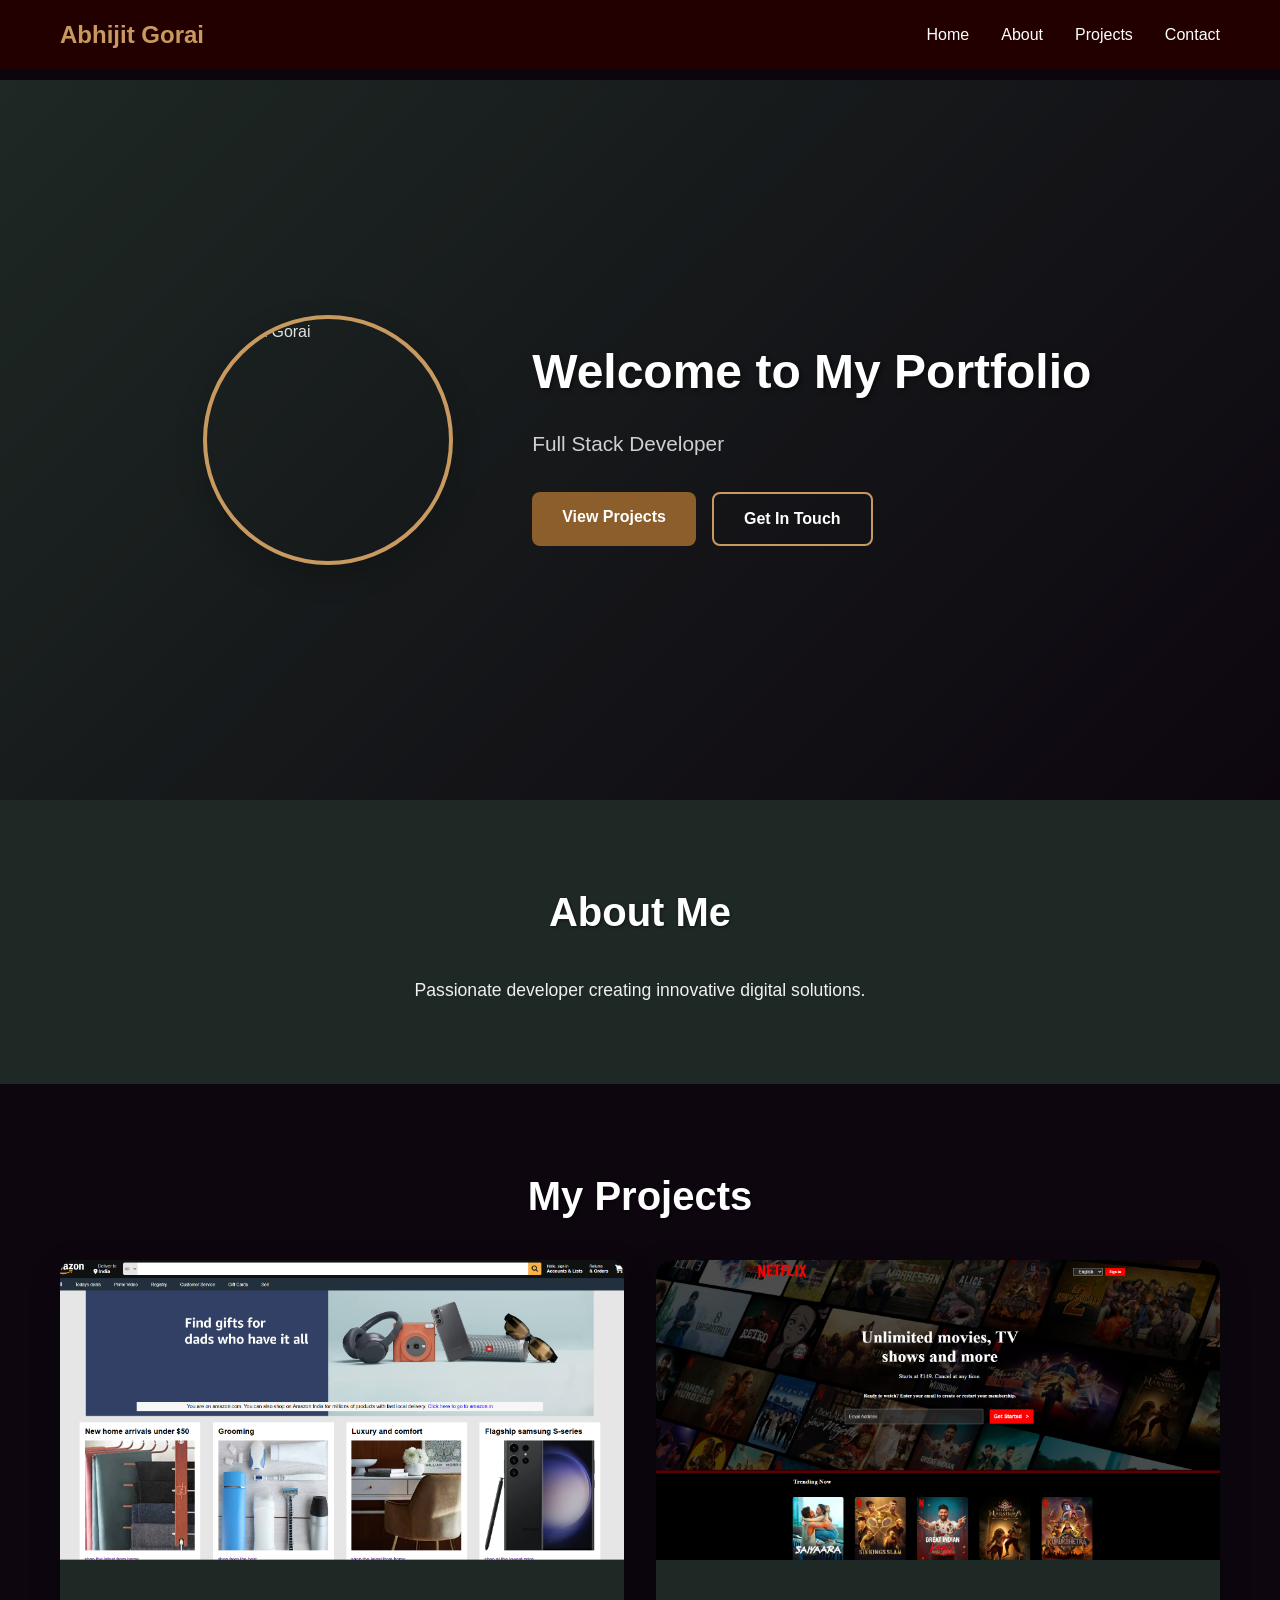
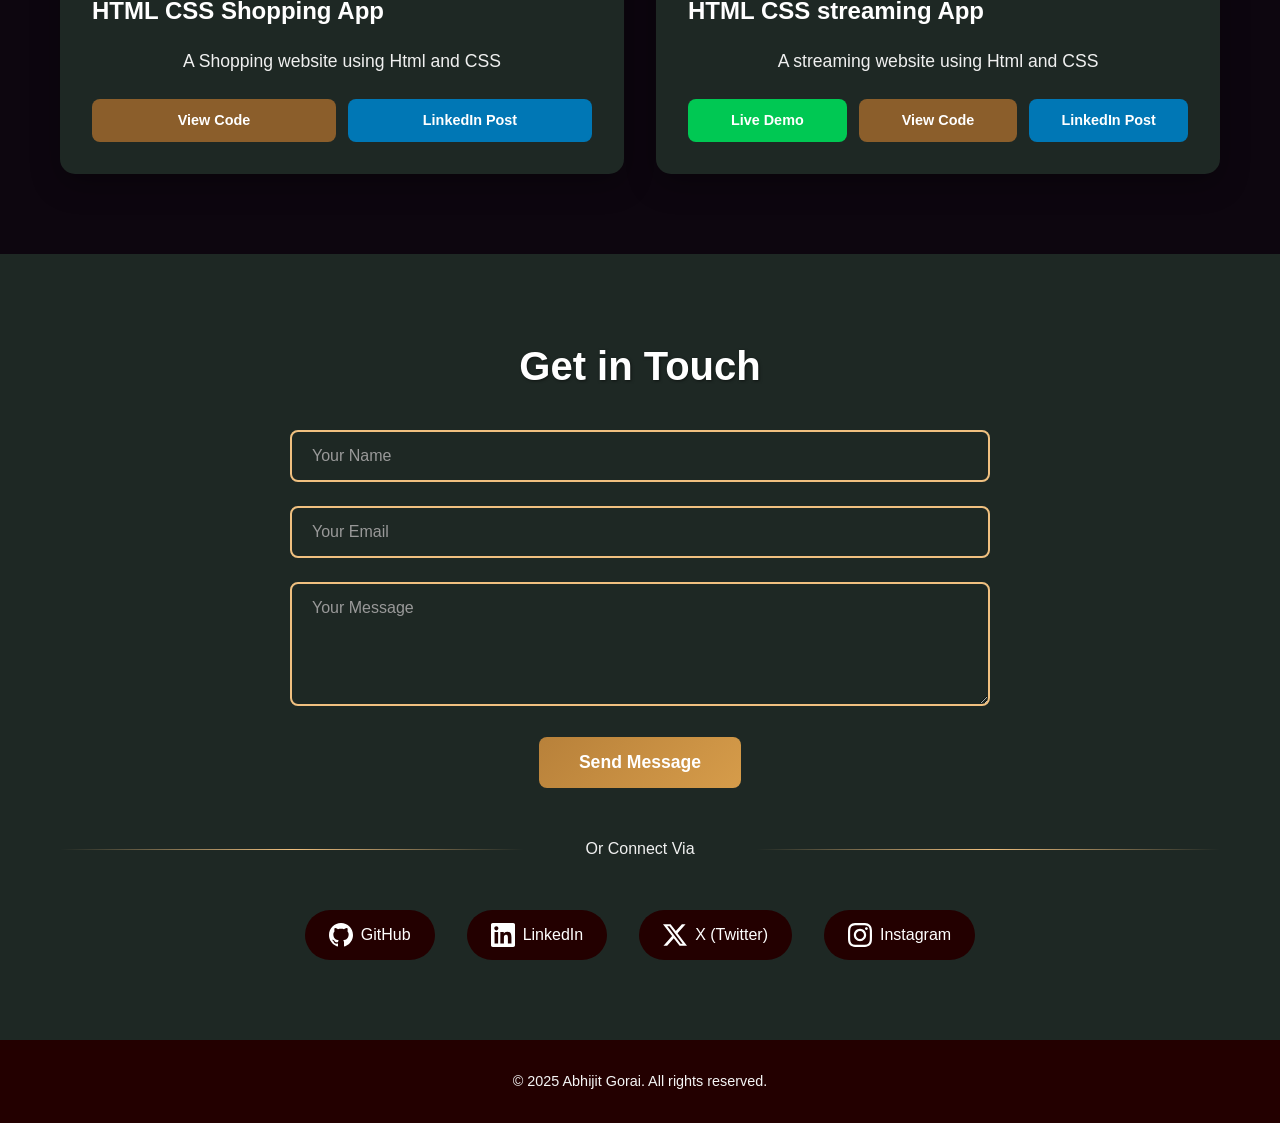
==== index.html @ 4048d5ed "added meta-tag" ====
<!DOCTYPE html>
<html lang="en">
  <head>
    <meta charset="UTF-8" />
    <meta name="viewport" content="width=device-width, initial-scale=1.0" />
    <title>Abhijit Gorai - Portfolio</title>
    <meta name="google-site-verification" content="X0WOWoXpcC5BfUu3qs-3rbl--YVYTITxQtuFh7NATPQ" />
    <link rel="stylesheet" href="style.css" />
  </head>
  <body>
    <header class="header">
      <div class="nav-container">
        <div class="logo">
          <h2>Abhijit Gorai</h2>
        </div>
        <nav class="nav-menu">
          <ul>
            <li><a href="#home">Home</a></li>
            <li><a href="#about">About</a></li>
            <li><a href="#projects">Projects</a></li>
            <li><a href="#contact">Contact</a></li>
          </ul>
        </nav>
        <div class="hamburger">
          <span class="bar"></span>
          <span class="bar"></span>
          <span class="bar"></span>
        </div>
      </div>
    </header>

    <main>
      <section id="home" class="hero-section">
        <div class="hero-container">
          <div class="profile-image">
            <img
              src="https://pbs.twimg.com/profile_images/1963176553912877056/nG5jHaJs.jpg"
              alt="Abhijit Gorai"
              class="profilepic"
            />
          </div>
          <div class="hero-content">
            <h1>Welcome to My Portfolio</h1>
            <p class="hero-subtitle">Full Stack Developer</p>
            <div class="cta-buttons">
              <a href="#projects" class="btn btn-primary">View Projects</a>
              <a href="#contact" class="btn btn-secondary">Get In Touch</a>
            </div>
          </div>
        </div>
      </section>

      <section id="about" class="about-section">
        <div class="container">
          <h2>About Me</h2>
          <p>Passionate developer creating innovative digital solutions.</p>
        </div>
      </section>

      <section id="projects" class="projects-section">
        <div class="container">
          <h2>My Projects</h2>
          <div class="projects-container">
            <!-- Projects will be dynamically loaded here by projects-loader.js -->
          </div>
        </div>
      </section>

      <section id="contact" class="contact-section">
        <div class="container">
          <h2>Get in Touch</h2>

          <!-- Custom Contact Form -->
          <div class="contact-content">
            <form
              class="contact-form"
              id="contactForm"
              target="hidden_iframe"
              onsubmit="submitted=true;"
            >
              <div class="form-group">
                <input
                  type="text"
                  name="entry.1364987536"
                  id="name"
                  placeholder="Your Name"
                  required
                  class="form-input"
                />
              </div>

              <div class="form-group">
                <input
                  type="email"
                  name="entry.752302815"
                  id="email"
                  placeholder="Your Email"
                  required
                  class="form-input"
                />
              </div>

              <div class="form-group">
                <textarea
                  name="entry.1753974906"
                  id="message"
                  placeholder="Your Message"
                  rows="5"
                  required
                  class="form-input"
                ></textarea>
              </div>

              <button type="submit" class="btn btn-submit">Send Message</button>
            </form>
            <iframe
              name="hidden_iframe"
              id="hidden_iframe"
              style="display: none"
            ></iframe>
          </div>

          <div class="divider">
            <span>Or Connect Via</span>
          </div>

          <div class="social-links">
            <a
              href="https://github.com/userabhijit"
              target="_blank"
              class="social-link"
            >
              <svg
                width="24"
                height="24"
                viewBox="0 0 24 24"
                fill="currentColor"
              >
                <path
                  d="M12 0c-6.626 0-12 5.373-12 12 0 5.302 3.438 9.8 8.207 11.387.599.111.793-.261.793-.577v-2.234c-3.338.726-4.033-1.416-4.033-1.416-.546-1.387-1.333-1.756-1.333-1.756-1.089-.745.083-.729.083-.729 1.205.084 1.839 1.237 1.839 1.237 1.07 1.834 2.807 1.304 3.492.997.107-.775.418-1.305.762-1.604-2.665-.305-5.467-1.334-5.467-5.931 0-1.311.469-2.381 1.236-3.221-.124-.303-.535-1.524.117-3.176 0 0 1.008-.322 3.301 1.23.957-.266 1.983-.399 3.003-.404 1.02.005 2.047.138 3.006.404 2.291-1.552 3.297-1.23 3.297-1.23.653 1.653.242 2.874.118 3.176.77.84 1.235 1.911 1.235 3.221 0 4.609-2.807 5.624-5.479 5.921.43.372.823 1.102.823 2.222v3.293c0 .319.192.694.801.576 4.765-1.589 8.199-6.086 8.199-11.386 0-6.627-5.373-12-12-12z"
                />
              </svg>
              GitHub
            </a>
            <a
              href="https://www.linkedin.com/in/goraiabhijit/"
              target="_blank"
              class="social-link"
            >
              <svg
                width="24"
                height="24"
                viewBox="0 0 24 24"
                fill="currentColor"
              >
                <path
                  d="M20.447 20.452h-3.554v-5.569c0-1.328-.027-3.037-1.852-3.037-1.853 0-2.136 1.445-2.136 2.939v5.667H9.351V9h3.414v1.561h.046c.477-.9 1.637-1.85 3.37-1.85 3.601 0 4.267 2.37 4.267 5.455v6.286zM5.337 7.433c-1.144 0-2.063-.926-2.063-2.065 0-1.138.92-2.063 2.063-2.063 1.14 0 2.064.925 2.064 2.063 0 1.139-.925 2.065-2.064 2.065zm1.782 13.019H3.555V9h3.564v11.452zM22.225 0H1.771C.792 0 0 .774 0 1.729v20.542C0 23.227.792 24 1.771 24h20.451C23.2 24 24 23.227 24 22.271V1.729C24 .774 23.2 0 22.222 0h.003z"
                />
              </svg>
              LinkedIn
            </a>
            <a
              href="https://x.com/gorai_abhijit_/"
              target="_blank"
              class="social-link"
            >
              <svg
                width="24"
                height="24"
                viewBox="0 0 24 24"
                fill="currentColor"
              >
                <path
                  d="M18.901 1.153h3.68l-8.04 9.19L24 22.846h-7.406l-5.8-7.584-6.638 7.584H.474l8.6-9.83L0 1.154h7.594l5.243 6.932ZM17.61 20.644h2.039L6.486 3.24H4.298Z"
                />
              </svg>
              X (Twitter)
            </a>
            <a
              href="https://www.instagram.com/gorai_abhijit_/"
              target="_blank"
              class="social-link"
            >
              <svg
                width="24"
                height="24"
                viewBox="0 0 24 24"
                fill="currentColor"
              >
                <path
                  d="M12 2.163c3.204 0 3.584.012 4.85.07 3.252.148 4.771 1.691 4.919 4.919.058 1.265.069 1.645.069 4.849 0 3.205-.012 3.584-.069 4.849-.149 3.225-1.664 4.771-4.919 4.919-1.266.058-1.644.07-4.85.07-3.204 0-3.584-.012-4.849-.07-3.26-.149-4.771-1.699-4.919-4.92-.058-1.265-.07-1.644-.07-4.849 0-3.204.013-3.583.07-4.849.149-3.227 1.664-4.771 4.919-4.919 1.266-.057 1.645-.069 4.849-.069zm0-2.163c-3.259 0-3.667.014-4.947.072-4.358.2-6.78 2.618-6.98 6.98-.059 1.281-.073 1.689-.073 4.948 0 3.259.014 3.668.072 4.948.2 4.358 2.618 6.78 6.98 6.98 1.281.058 1.689.072 4.948.072 3.259 0 3.668-.014 4.948-.072 4.354-.2 6.782-2.618 6.979-6.98.059-1.28.073-1.689.073-4.948 0-3.259-.014-3.667-.072-4.947-.196-4.354-2.617-6.78-6.979-6.98-1.281-.059-1.69-.073-4.949-.073zm0 5.838c-3.403 0-6.162 2.759-6.162 6.162s2.759 6.163 6.162 6.163 6.162-2.759 6.162-6.163c0-3.403-2.759-6.162-6.162-6.162zm0 10.162c-2.209 0-4-1.79-4-4 0-2.209 1.791-4 4-4s4 1.791 4 4c0 2.21-1.791 4-4 4zm6.406-11.845c-.796 0-1.441.645-1.441 1.44s.645 1.44 1.441 1.44c.795 0 1.439-.645 1.439-1.44s-.644-1.44-1.439-1.44z"
                />
              </svg>
              Instagram
            </a>
          </div>
        </div>
      </section>
    </main>

    <footer class="footer">
      <div class="container">
        <p>&copy; 2025 Abhijit Gorai. All rights reserved.</p>
      </div>
    </footer>

    <script src="projects-loader.js"></script>
    <script src="script.js"></script>
  </body>
</html>
---- style.css ----
/* Color Palette Variables */
:root {
    --dark-purple: #0d060f;
    --dark-green: #1e2824;
    --brown: #b3cc43;
    --gray: #766b65;
    --dark-red: #230000;
}

/* Reset and Base Styles */
* {
    margin: 0;
    padding: 0;
    box-sizing: border-box;
}

body {
    font-family: 'Segoe UI', Tahoma, Geneva, Verdana, sans-serif;
    line-height: 1.6;
    color: #e0e0e0;
    background-color: var(--dark-purple);
    overflow-x: hidden;
}

.container {
    max-width: 1200px;
    margin: 0 auto;
    padding: 0 20px;
}

/* Header and Navigation */
.header {
    background-color: var(--dark-red);
    color: white;
    padding: 1rem 0;
    position: fixed;
    width: 100%;
    top: 0;
    z-index: 1000;
    box-shadow: 0 2px 10px rgba(0,0,0,0.1);
}

.nav-container {
    max-width: 1200px;
    margin: 0 auto;
    padding: 0 20px;
    display: flex;
    justify-content: space-between;
    align-items: center;
}

.logo h2 {
    color: #c99a5f;
    font-size: 1.5rem;
    font-weight: 600;
}

.nav-menu ul {
    display: flex;
    list-style: none;
    gap: 2rem;
}

.nav-menu a {
    color: white;
    text-decoration: none;
    font-weight: 500;
    transition: color 0.3s ease;
}

.nav-menu a:hover {
    color: #c99a5f;
}

/* Hamburger Menu */
.hamburger {
    display: none;
    flex-direction: column;
    cursor: pointer;
}

.hamburger .bar {
    width: 25px;
    height: 3px;
    background-color: #c99a5f;
    margin: 3px 0;
    transition: 0.3s;
}

.hamburger.active .bar:nth-child(2) {
    opacity: 0;
}

.hamburger.active .bar:nth-child(1) {
    transform: translateY(8px) rotate(45deg);
}

.hamburger.active .bar:nth-child(3) {
    transform: translateY(-8px) rotate(-45deg);
}

/* Main Content */
main {
    margin-top: 80px;
}

/* Hero Section */
.hero-section {
    background: linear-gradient(135deg, var(--dark-green) 0%, var(--dark-purple) 100%);
    padding: 100px 0;
    min-height: 80vh;
    display: flex;
    align-items: center;
}

.hero-container {
    max-width: 1200px;
    margin: 0 auto;
    padding: 0 20px;
    display: grid;
    grid-template-columns: 1fr 2fr;
    gap: 4rem;
    align-items: center;
}

.profile-image {
    display: flex;
    justify-content: center;
}

.profilepic {
    width: 250px;
    height: 250px;
    object-fit: cover;
    border-radius: 50%;
    border: 4px solid #c99a5f;
    box-shadow: 0 10px 30px rgba(0,0,0,0.2);
    transition: transform 0.3s ease;
    display: block;
}

.profilepic:hover {
    transform: scale(1.05);
}

.hero-content h1 {
    font-size: 3rem;
    color: #ffffff;
    margin-bottom: 1rem;
    font-weight: 700;
    text-shadow: 2px 2px 4px rgba(0,0,0,0.5);
}

.hero-subtitle {
    font-size: 1.3rem;
    color: #d0d0d0;
    margin-bottom: 2rem;
    font-weight: 300;
}

.cta-buttons {
    display: flex;
    gap: 1rem;
}

.btn {
    padding: 12px 30px;
    text-decoration: none;
    border-radius: 8px;
    font-weight: 600;
    text-align: center;
    transition: all 0.3s ease;
    border: none;
    cursor: pointer;
    display: inline-block;
}

.btn:hover {
    box-shadow: 0 0 10px #ffeb3b, 0 0 15px #ffeb3b;
    transform: translateY(-2px);
}

.btn-primary {
    background-color: #8b5e2b;
    color: #ffffff;
}

.btn-primary:hover {
    background-color: #a37035;
}

.btn-secondary {
    background-color: transparent;
    color: #ffffff;
    border: 2px solid #c99a5f;
}

.btn-secondary:hover {
    background-color: #8b5e2b;
    color: #ffffff;
}

/* Live Demo Button - Green */
.btn-demo {
    background-color: #00c853;
    color: #ffffff;
    border: none;
}

.btn-demo:hover {
    background-color: #00e676;
}

/* Section Styles */
.about-section, .projects-section, .contact-section {
    padding: 80px 0;
}

.about-section {
    background-color: var(--dark-green);
}

.projects-section {
    background-color: var(--dark-purple);
}

.contact-section {
    background-color: var(--dark-green);
}

.about-section h2, .projects-section h2, .contact-section h2 {
    font-size: 2.5rem;
    text-align: center;
    margin-bottom: 2rem;
    color: #ffffff;
    text-shadow: 1px 1px 3px rgba(0,0,0,0.5);
}

.about-section p, .projects-section p {
    text-align: center;
    font-size: 1.1rem;
    max-width: 600px;
    margin: 0 auto;
    color: #f0f0f0;
}

/* Projects Section */
.projects-container {
    display: grid;
    grid-template-columns: repeat(auto-fit, minmax(450px, 1fr));
    gap: 2rem;
    max-width: 1200px;
    margin: 0 auto;
}

.project-card {
    background-color: var(--dark-green);
    border-radius: 15px;
    overflow: hidden;
    box-shadow: 0 10px 30px rgba(0,0,0,0.3);
    transition: transform 0.3s ease, box-shadow 0.3s ease;
    display: flex;
    flex-direction: column;
}

.project-card:hover {
    transform: translateY(-10px);
    box-shadow: 0 20px 50px rgba(0,0,0,0.4);
}

.project-image {
    width: 100%;
    height: 300px;
    overflow: hidden;
    background-color: var(--dark-purple);
}

.project-image img,
.project-image video {
    width: 100%;
    height: 100%;
    object-fit: cover;
    transition: transform 0.3s ease;
}

.project-card:hover .project-image img,
.project-card:hover .project-image video {
    transform: scale(1.1);
}

.project-content {
    padding: 2rem;
    flex-grow: 1;
    display: flex;
    flex-direction: column;
}

.project-card h3 {
    color: #ffffff;
    margin-bottom: 1rem;
    font-size: 1.5rem;
    font-weight: 600;
}

.project-card p {
    color: #f0f0f0;
    margin-bottom: 1.5rem;
    line-height: 1.6;
    flex-grow: 1;
}

.project-links {
    display: flex;
    gap: 0.75rem;
    flex-wrap: wrap;
    margin-top: auto;
}

.project-links .btn {
    flex: 1;
    min-width: 120px;
    text-align: center;
    padding: 10px 20px;
    font-size: 0.9rem;
}

.btn-linkedin {
    background-color: #0077b5;
    color: white;
    border: none;
}

.btn-linkedin:hover {
    background-color: #005885;
}

/* Contact Form */
.contact-content {
    max-width: 700px;
    margin: 0 auto 3rem;
}

.google-form {
    border: none;
    border-radius: 10px;
    box-shadow: 0 10px 30px rgba(0,0,0,0.3);
    background-color: white;
}

.contact-form {
    display: flex;
    flex-direction: column;
    gap: 1.5rem;
}

.form-group {
    width: 100%;
}

.form-input {
    width: 100%;
    padding: 15px 20px;
    background-color: transparent;
    border: 2px solid #f0c080;
    border-radius: 8px;
    color: #f5f5f5;
    font-size: 1rem;
    font-family: 'Segoe UI', Tahoma, Geneva, Verdana, sans-serif;
    transition: all 0.3s ease;
    outline: none;
}

.form-input::placeholder {
    color: #999;
}

.form-input:focus {
    border-color: #b8813a;
    background-color: rgba(240, 192, 128, 0.05);
    box-shadow: 0 0 0 3px rgba(240, 192, 128, 0.1);
}

.form-input:valid {
    border-color: #00ff88;
}

textarea.form-input {
    resize: vertical;
    min-height: 120px;
}

.btn-submit {
    background: linear-gradient(135deg, #b8813a 0%, #d69c4a 100%);
    color: #ffffff;
    font-weight: 600;
    padding: 15px 40px;
    font-size: 1.1rem;
    cursor: pointer;
    align-self: center;
}

.btn-submit:hover {
    background: linear-gradient(135deg, #d69c4a 0%, #f0c080 100%);
    transform: translateY(-2px);
    box-shadow: 0 8px 20px rgba(184, 129, 58, 0.3);
}

.divider {
    text-align: center;
    margin: 3rem 0;
    position: relative;
}

.divider::before,
.divider::after {
    content: '';
    position: absolute;
    top: 50%;
    width: 40%;
    height: 1px;
    background: linear-gradient(to right, transparent, #f0c080, transparent);
}

.divider::before {
    left: 0;
}

.divider::after {
    right: 0;
}

.divider span {
    background-color: var(--dark-green);
    padding: 0 1rem;
    color: #f0f0f0;
    font-size: 1rem;
    font-weight: 500;
}

/* Social Links */
.social-links {
    display: flex;
    justify-content: center;
    gap: 2rem;
    flex-wrap: wrap;
}

.social-link {
    display: flex;
    align-items: center;
    gap: 0.5rem;
    padding: 12px 24px;
    background-color: var(--dark-red);
    color: #ffffff;
    text-decoration: none;
    border-radius: 25px;
    transition: all 0.3s ease;
    font-weight: 500;
}

.social-link:hover {
    background-color: #b8813a;
    color: #ffffff;
    transform: translateY(-3px);
    box-shadow: 0 5px 15px rgba(0,0,0,0.2);
}

/* Footer */
.footer {
    background-color: var(--dark-red);
    color: #f5f5f5;
    text-align: center;
    padding: 30px 0;
}

.footer p {
    margin: 0;
    font-size: 0.9rem;
}

/* Responsive Design */
@media (max-width: 768px) {
    .hamburger {
        display: flex;
    }

    .nav-menu {
        position: fixed;
        left: -100%;
        top: 80px;
        flex-direction: column;
        background-color: var(--dark-red);
        width: 100%;
        text-align: center;
        transition: 0.3s;
        box-shadow: 0 10px 27px rgba(0,0,0,0.05);
        padding: 2rem 0;
    }

    .nav-menu.active {
        left: 0;
    }

    .nav-menu ul {
        flex-direction: column;
        gap: 1rem;
    }

    .hero-container {
        grid-template-columns: 1fr;
        text-align: center;
        gap: 2rem;
    }

    .hero-content h1 {
        font-size: 2.2rem;
    }

    .profilepic {
        width: 200px;
        height: 200px;
    }

    .cta-buttons {
        justify-content: center;
        flex-wrap: wrap;
    }

    .projects-container {
        grid-template-columns: 1fr;
    }

    .project-image {
        height: 250px;
    }

    .project-links {
        flex-direction: column;
    }

    .project-links .btn {
        width: 100%;
    }

    .contact-content {
        padding: 0 1rem;
    }

    .form-input {
        padding: 12px 16px;
        font-size: 0.95rem;
    }

    .btn-submit {
        width: 100%;
        padding: 12px 30px;
    }

    .divider::before,
    .divider::after {
        width: 35%;
    }

    .social-links {
        gap: 1rem;
    }

    .social-link {
        padding: 10px 20px;
        font-size: 0.9rem;
    }
}

@media (max-width: 480px) {
    .hero-content h1 {
        font-size: 1.8rem;
    }

    .hero-subtitle {
        font-size: 1.1rem;
    }

    .profilepic {
        width: 150px;
        height: 150px;
    }

    .about-section h2, .projects-section h2, .contact-section h2 {
        font-size: 2rem;
    }
}

/* Smooth Scrolling */
html {
    scroll-behavior: smooth;
}
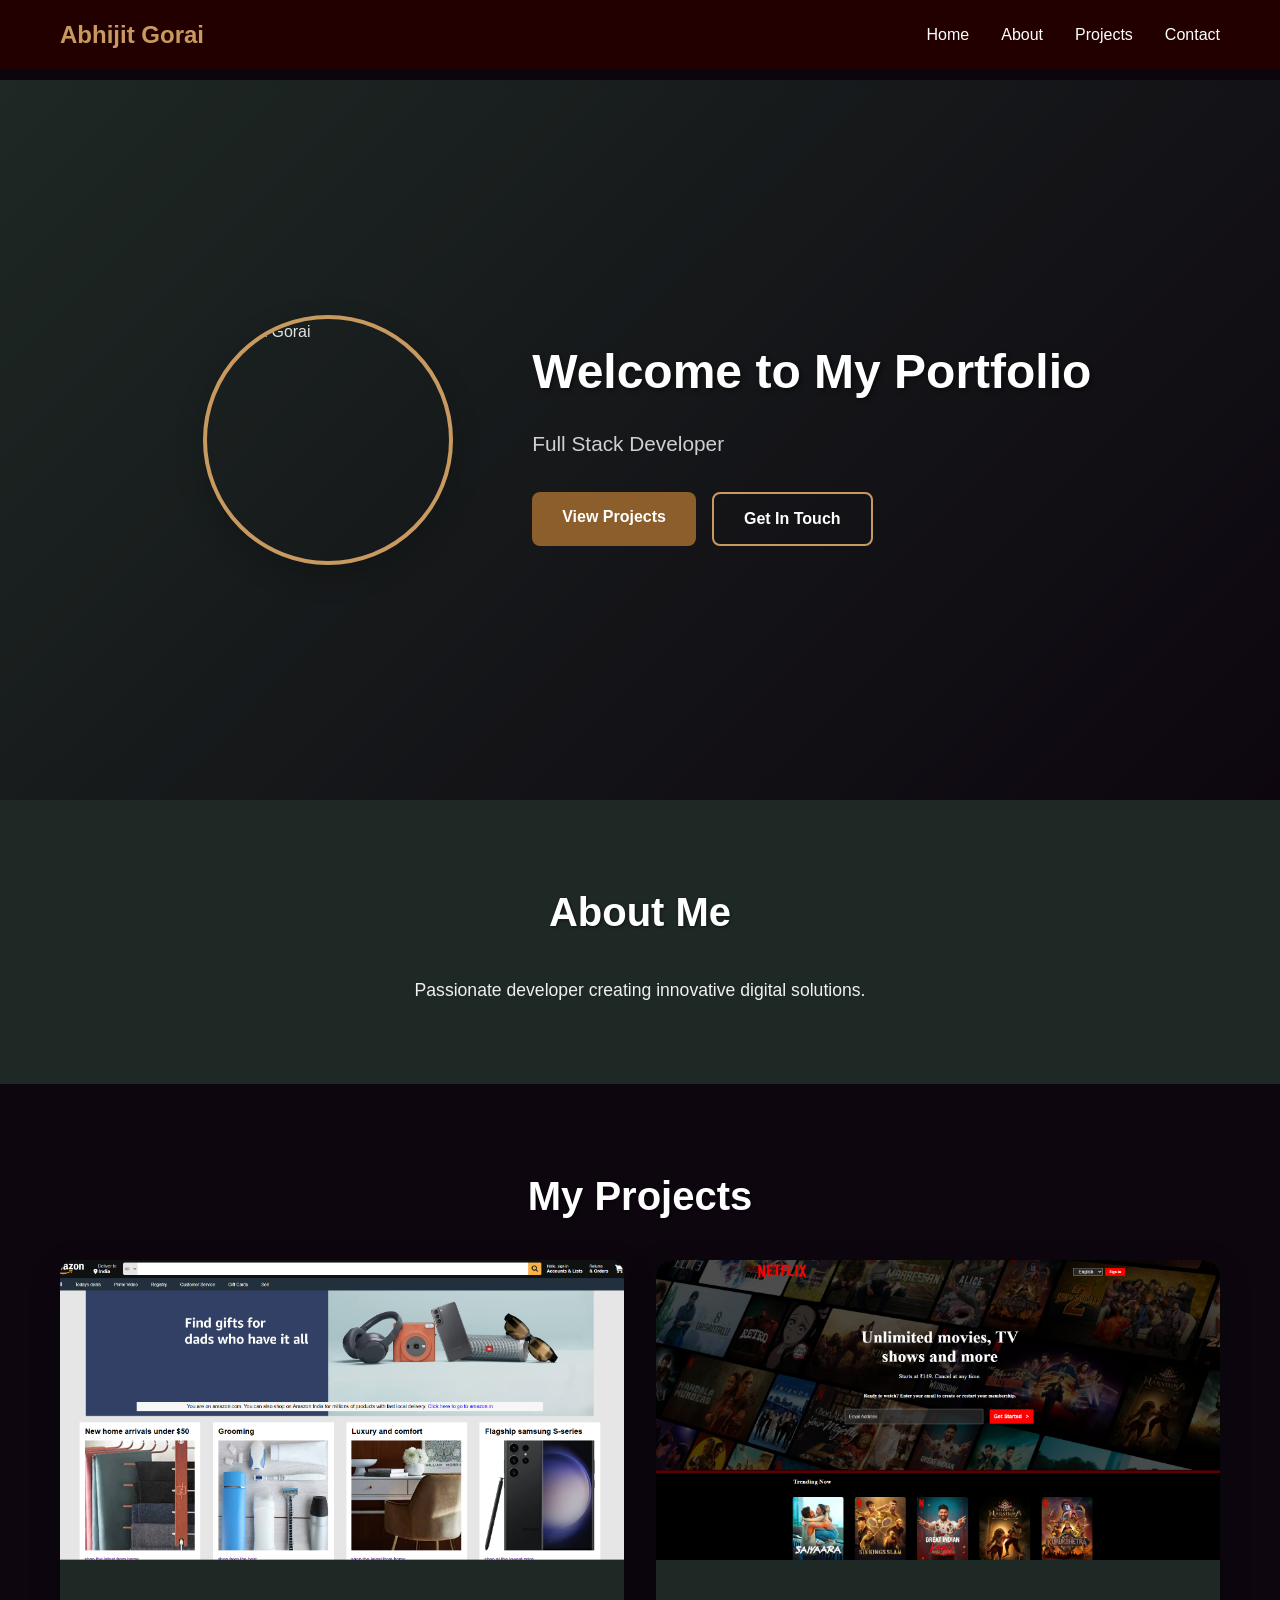
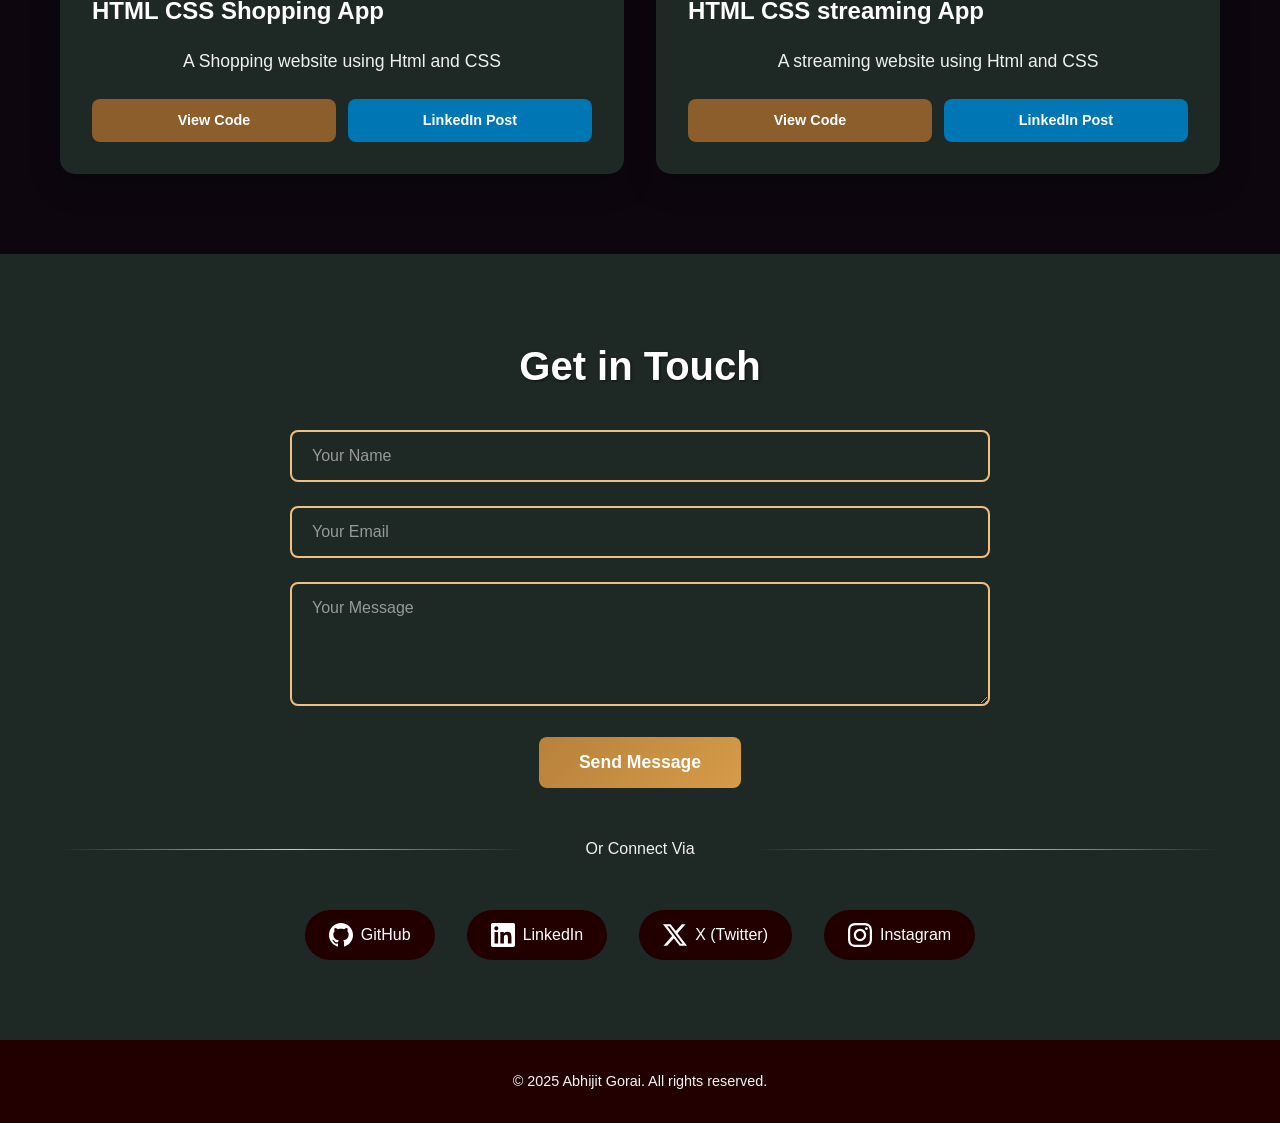
==== commit 4466fea8: "added meta tag description" ====
--- a/index.html
+++ b/index.html
@@ -3,6 +3,7 @@
   <head>
     <meta charset="UTF-8" />
     <meta name="viewport" content="width=device-width, initial-scale=1.0" />
+    <meta name='description' content='Abhijit is a web-developer . Explore my portfolio to see my work .'>
     <title>Abhijit Gorai - Portfolio</title>
     <meta name="google-site-verification" content="X0WOWoXpcC5BfUu3qs-3rbl--YVYTITxQtuFh7NATPQ" />
     <link rel="stylesheet" href="style.css" />
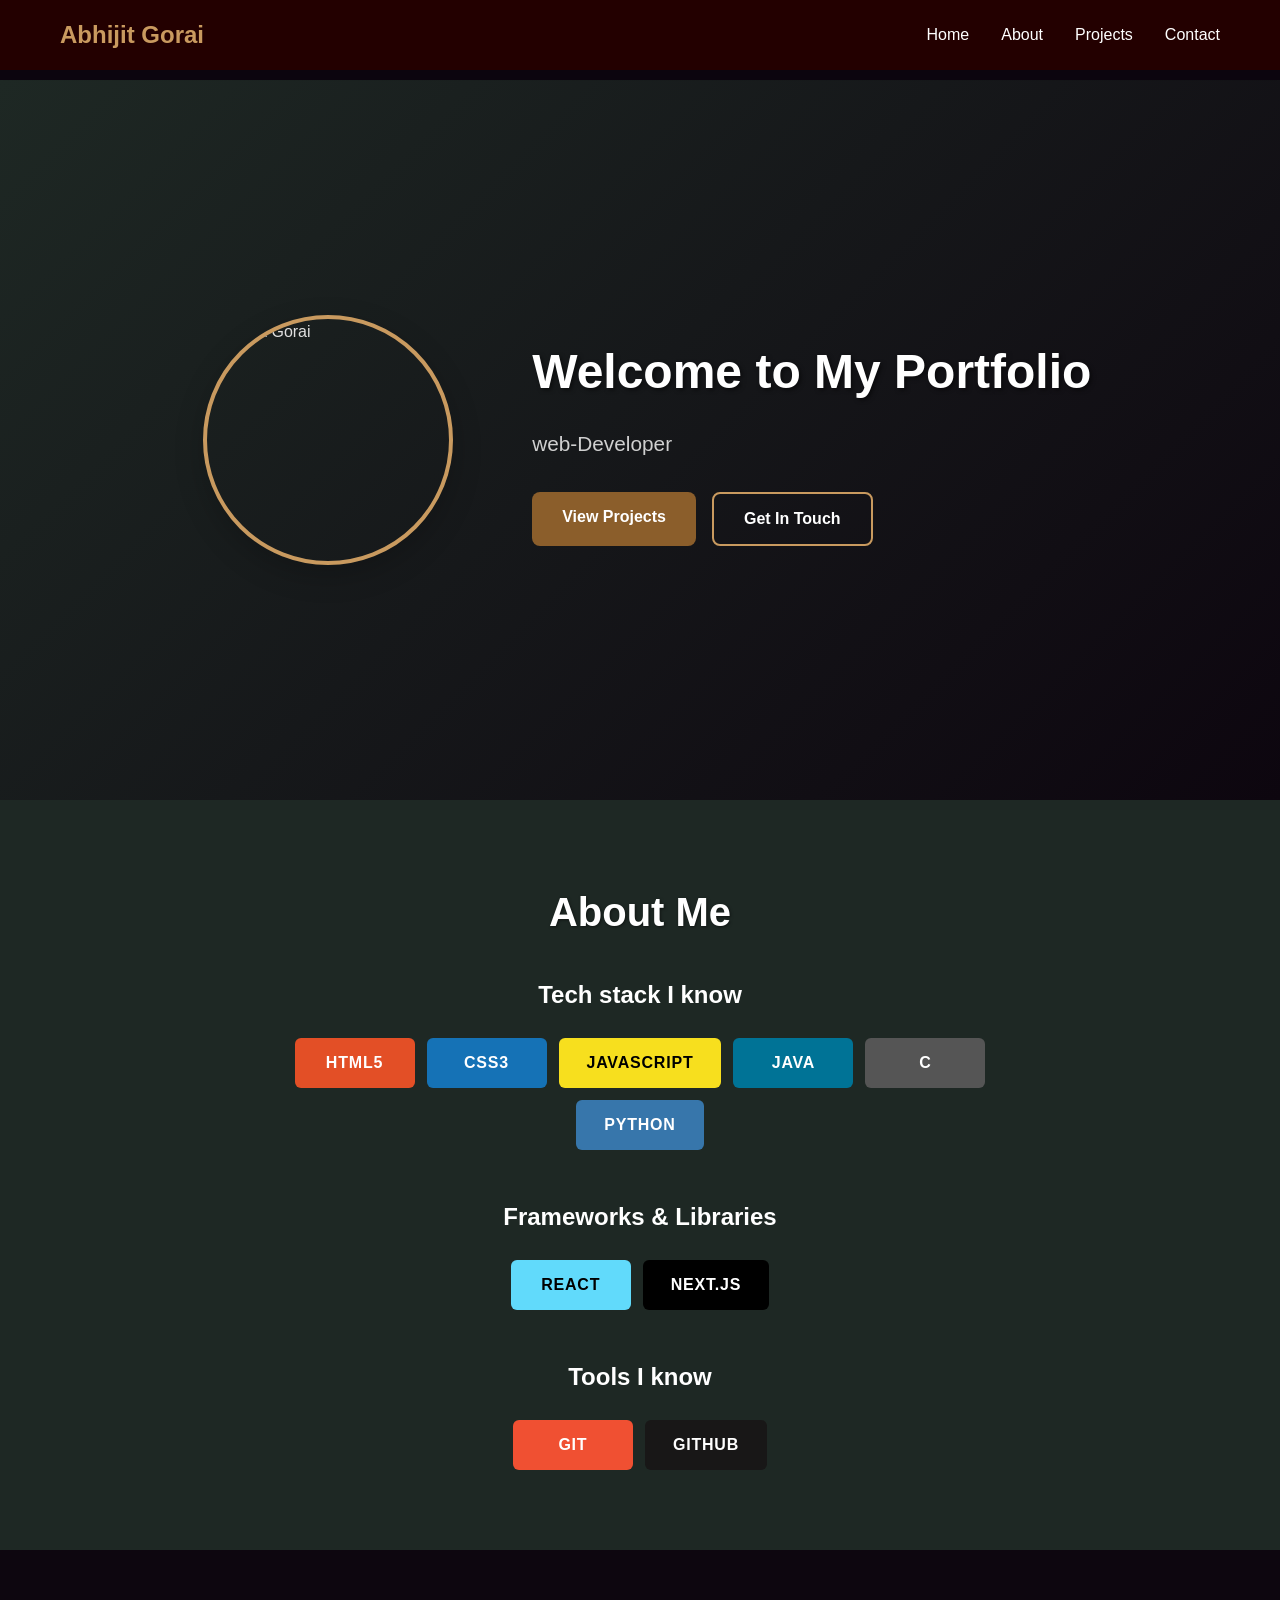
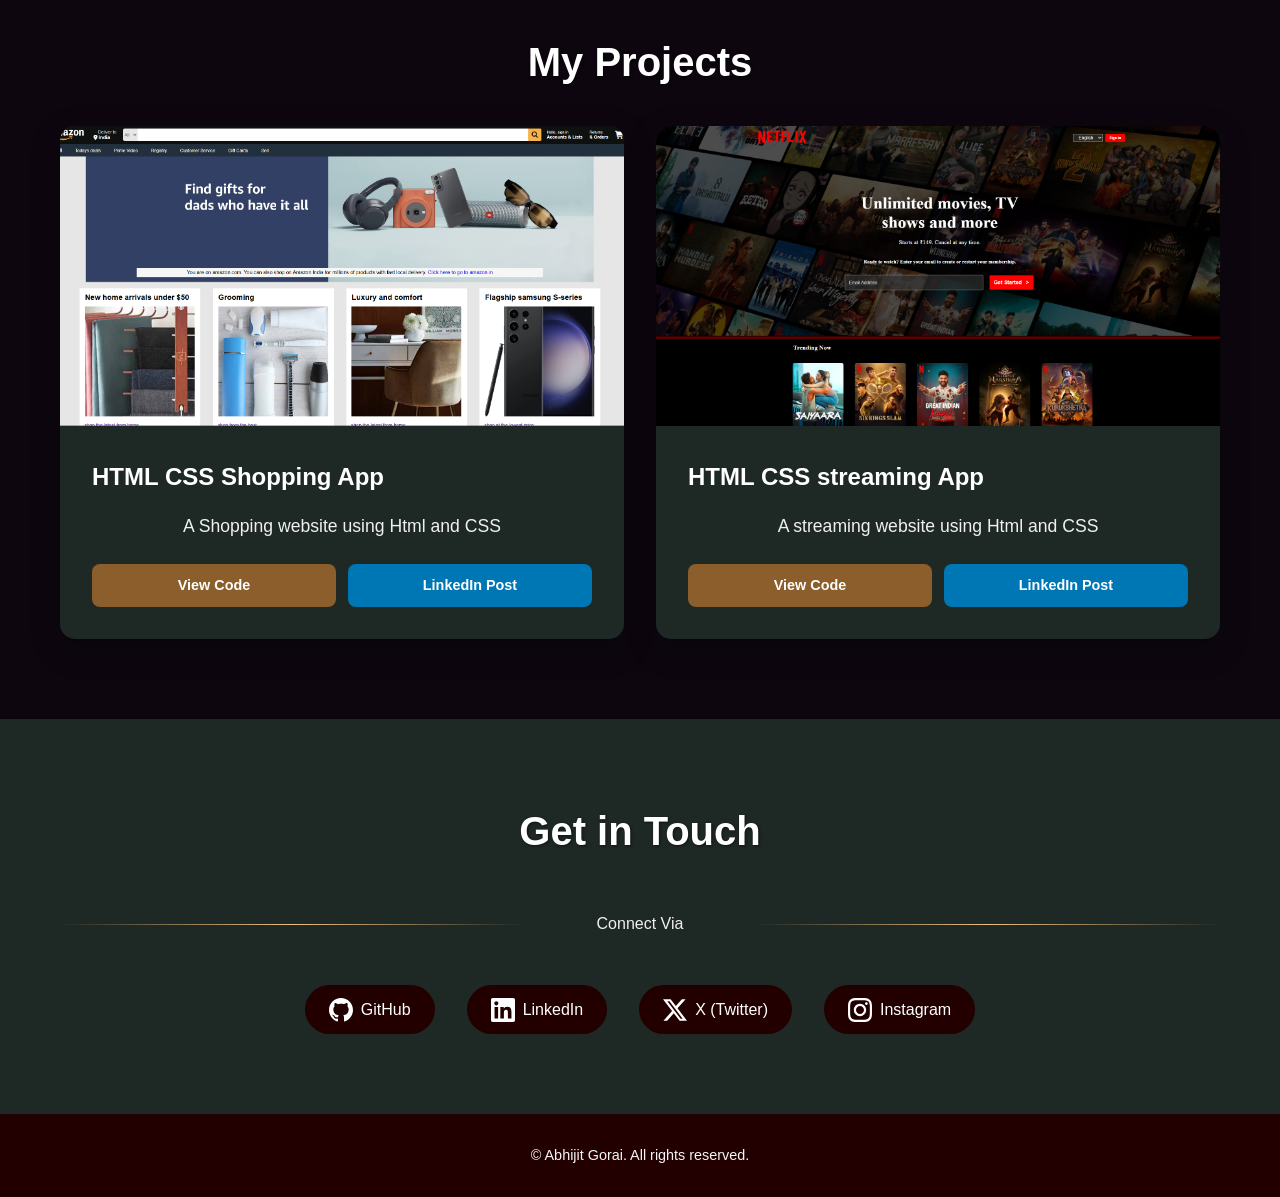
==== commit f49d4f31: "updated my portfolio" ====
--- a/index.html
+++ b/index.html
@@ -3,9 +3,15 @@
   <head>
     <meta charset="UTF-8" />
     <meta name="viewport" content="width=device-width, initial-scale=1.0" />
-    <meta name='description' content='Abhijit is a web-developer . Explore my portfolio to see my work .'>
+    <meta
+      name="description"
+      content="Abhijit is a web-developer . Explore my portfolio to see my work ."
+    />
     <title>Abhijit Gorai - Portfolio</title>
-    <meta name="google-site-verification" content="X0WOWoXpcC5BfUu3qs-3rbl--YVYTITxQtuFh7NATPQ" />
+    <meta
+      name="google-site-verification"
+      content="X0WOWoXpcC5BfUu3qs-3rbl--YVYTITxQtuFh7NATPQ"
+    />
     <link rel="stylesheet" href="style.css" />
   </head>
   <body>
@@ -42,7 +48,7 @@
           </div>
           <div class="hero-content">
             <h1>Welcome to My Portfolio</h1>
-            <p class="hero-subtitle">Full Stack Developer</p>
+            <p class="hero-subtitle">web-Developer</p>
             <div class="cta-buttons">
               <a href="#projects" class="btn btn-primary">View Projects</a>
               <a href="#contact" class="btn btn-secondary">Get In Touch</a>
@@ -54,7 +60,29 @@
       <section id="about" class="about-section">
         <div class="container">
           <h2>About Me</h2>
-          <p>Passionate developer creating innovative digital solutions.</p>
+          <p></p>
+
+          <h3>Tech stack I know</h3>
+          <div class="tech-badges">
+            <span class="tech-badge html-badge">HTML5</span>
+            <span class="tech-badge css-badge">CSS3</span>
+            <span class="tech-badge js-badge">JAVASCRIPT</span>
+            <span class="tech-badge java-badge">JAVA</span>
+            <span class="tech-badge c-badge">C</span>
+            <span class="tech-badge python-badge">PYTHON</span>
+          </div>
+
+          <h3 style="margin-top: 3rem">Frameworks & Libraries</h3>
+          <div class="tech-badges">
+            <span class="tech-badge react-badge">REACT</span>
+            <span class="tech-badge nextjs-badge">NEXT.JS</span>
+          </div>
+
+          <h3 style="margin-top: 3rem">Tools I know</h3>
+          <div class="tech-badges">
+            <span class="tech-badge git-badge">GIT</span>
+            <span class="tech-badge github-badge">GITHUB</span>
+          </div>
         </div>
       </section>
 
@@ -71,63 +99,15 @@
         <div class="container">
           <h2>Get in Touch</h2>
 
-          <!-- Custom Contact Form -->
-          <div class="contact-content">
-            <form
-              class="contact-form"
-              id="contactForm"
-              target="hidden_iframe"
-              onsubmit="submitted=true;"
-            >
-              <div class="form-group">
-                <input
-                  type="text"
-                  name="entry.1364987536"
-                  id="name"
-                  placeholder="Your Name"
-                  required
-                  class="form-input"
-                />
-              </div>
-
-              <div class="form-group">
-                <input
-                  type="email"
-                  name="entry.752302815"
-                  id="email"
-                  placeholder="Your Email"
-                  required
-                  class="form-input"
-                />
-              </div>
-
-              <div class="form-group">
-                <textarea
-                  name="entry.1753974906"
-                  id="message"
-                  placeholder="Your Message"
-                  rows="5"
-                  required
-                  class="form-input"
-                ></textarea>
-              </div>
-
-              <button type="submit" class="btn btn-submit">Send Message</button>
-            </form>
-            <iframe
-              name="hidden_iframe"
-              id="hidden_iframe"
-              style="display: none"
-            ></iframe>
-          </div>
+          <!-- Contact form removed as requested. Use social links below to connect. -->
 
           <div class="divider">
-            <span>Or Connect Via</span>
+            <span>Connect Via</span>
           </div>
 
           <div class="social-links">
             <a
-              href="https://github.com/userabhijit"
+              href="https://github.com/goraiabhijit"
               target="_blank"
               class="social-link"
             >
@@ -201,7 +181,7 @@
 
     <footer class="footer">
       <div class="container">
-        <p>&copy; 2025 Abhijit Gorai. All rights reserved.</p>
+        <p>&copy; Abhijit Gorai. All rights reserved.</p>
       </div>
     </footer>
 
--- a/style.css
+++ b/style.css
@@ -234,6 +234,13 @@
     margin-bottom: 2rem;
     color: #ffffff;
     text-shadow: 1px 1px 3px rgba(0,0,0,0.5);
+}
+
+.about-section h3 {
+    text-align: center;
+    color: #ffffff;
+    font-size: 1.5rem;
+    margin-bottom: 1rem;
 }
 
 .about-section p, .projects-section p {
@@ -399,6 +406,74 @@
     align-self: center;
 }
 
+/* Tech badges (badge-style layout like GitHub profile) */
+.tech-badges {
+    display: flex;
+    gap: 12px;
+    flex-wrap: wrap;
+    align-items: center;
+    justify-content: center;
+    margin-top: 24px;
+    max-width: 60%;
+    margin-left: auto;
+    margin-right: auto;
+}
+
+.tech-badge {
+    display: inline-flex;
+    align-items: center;
+    justify-content: center;
+    padding: 12px 28px;
+    border-radius: 6px;
+    font-size: 16px;
+    font-weight: 700;
+    letter-spacing: 0.8px;
+    color: white;
+    text-transform: uppercase;
+    transition: transform 0.2s ease, box-shadow 0.2s ease;
+    min-width: 120px;
+}
+
+.tech-badge:hover {
+    transform: translateY(-3px);
+    box-shadow: 0 6px 12px rgba(0,0,0,0.4);
+}
+
+/* Individual badge colors matching the image */
+.tech-badge.html-badge { background: #e34f26; }
+.tech-badge.css-badge  { background: #1572b6; }
+.tech-badge.js-badge   { background: #f7df1e; color: #000; }
+.tech-badge.java-badge { background: #007396; }
+.tech-badge.c-badge    { background: #555; }
+.tech-badge.python-badge { background: #3776ab; }
+.tech-badge.react-badge { background: #61dafb; color: #000; }
+.tech-badge.nextjs-badge { background: #000000; }
+.tech-badge.git-badge { background: #f05032; }
+.tech-badge.github-badge { background: #181717; }
+
+@media (max-width: 768px) {
+    .tech-badges { 
+        max-width: 80%;
+        gap: 10px;
+    }
+    .tech-badge { 
+        font-size: 14px; 
+        padding: 10px 24px;
+        min-width: 100px;
+    }
+}
+
+@media (max-width: 480px) {
+    .tech-badges { 
+        max-width: 95%;
+    }
+    .tech-badge { 
+        font-size: 13px; 
+        padding: 8px 20px;
+        min-width: 90px;
+    }
+}
+
 .btn-submit:hover {
     background: linear-gradient(135deg, #d69c4a 0%, #f0c080 100%);
     transform: translateY(-2px);
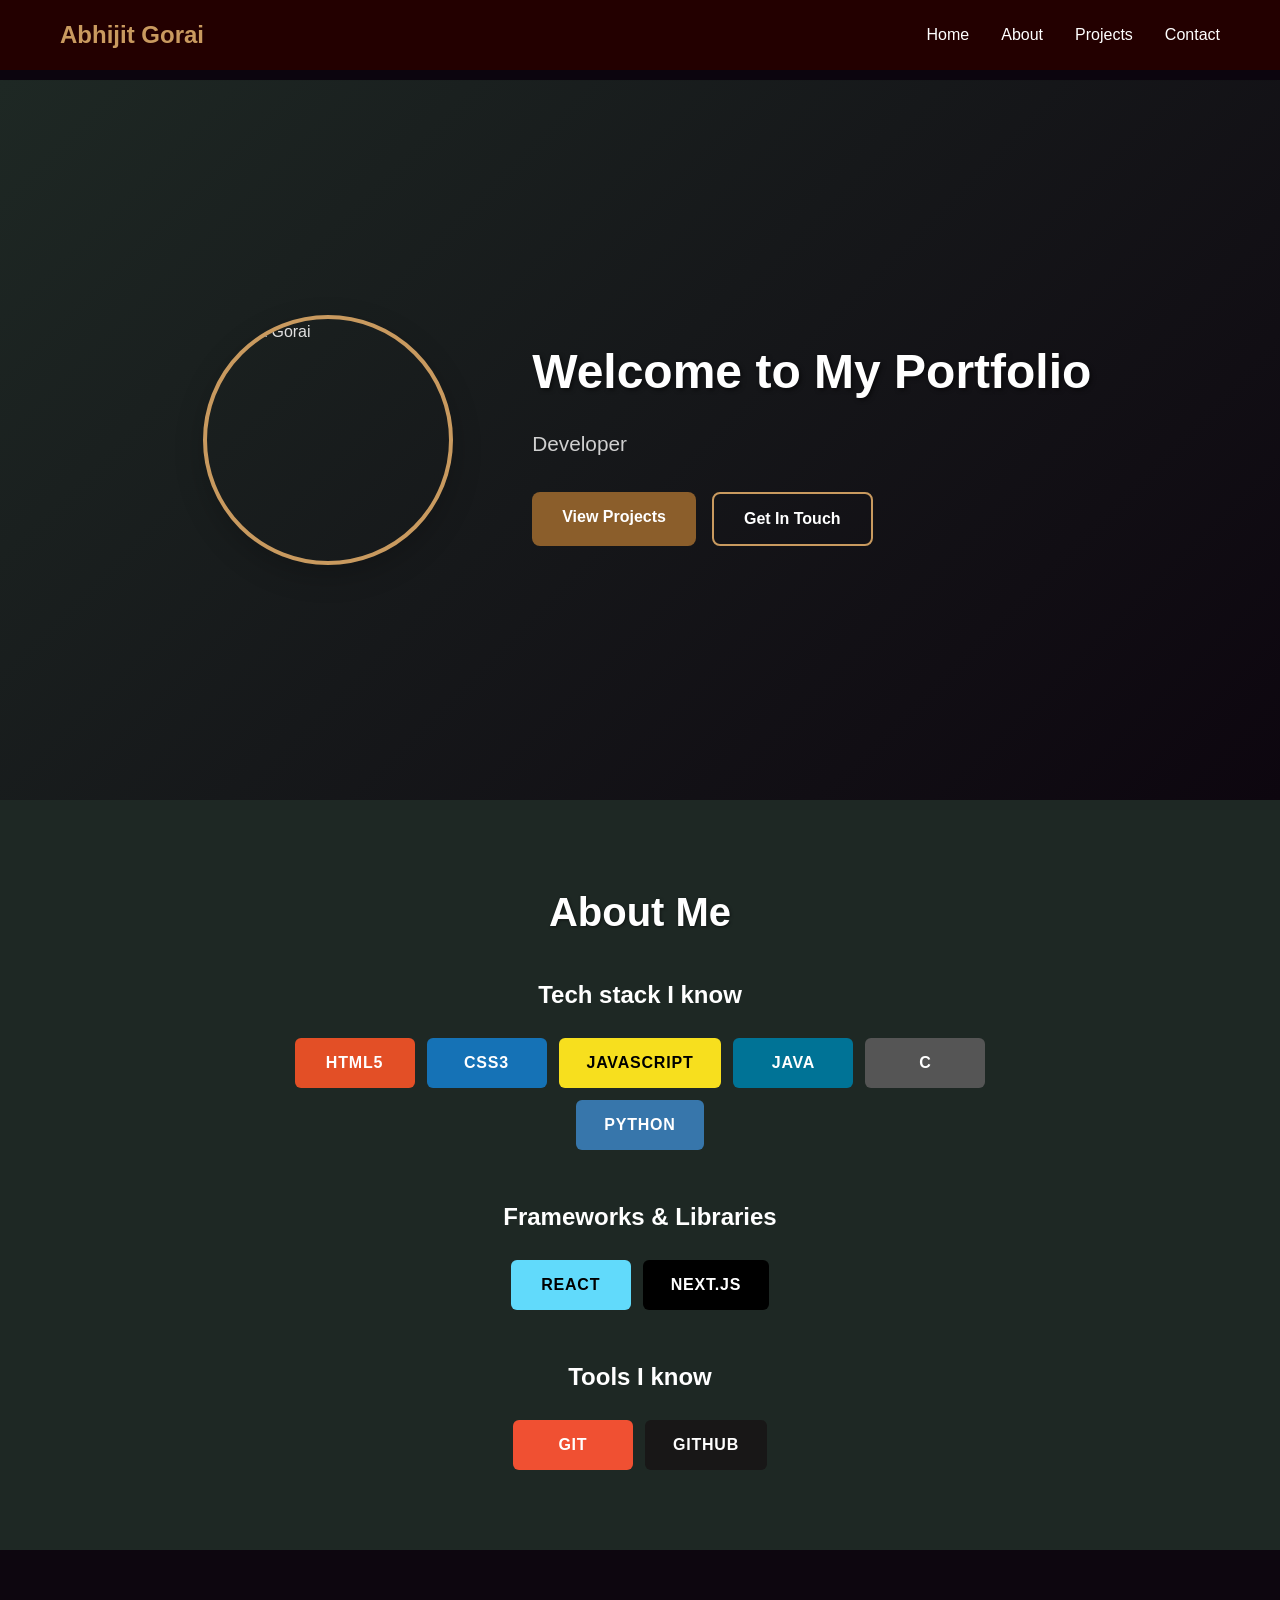
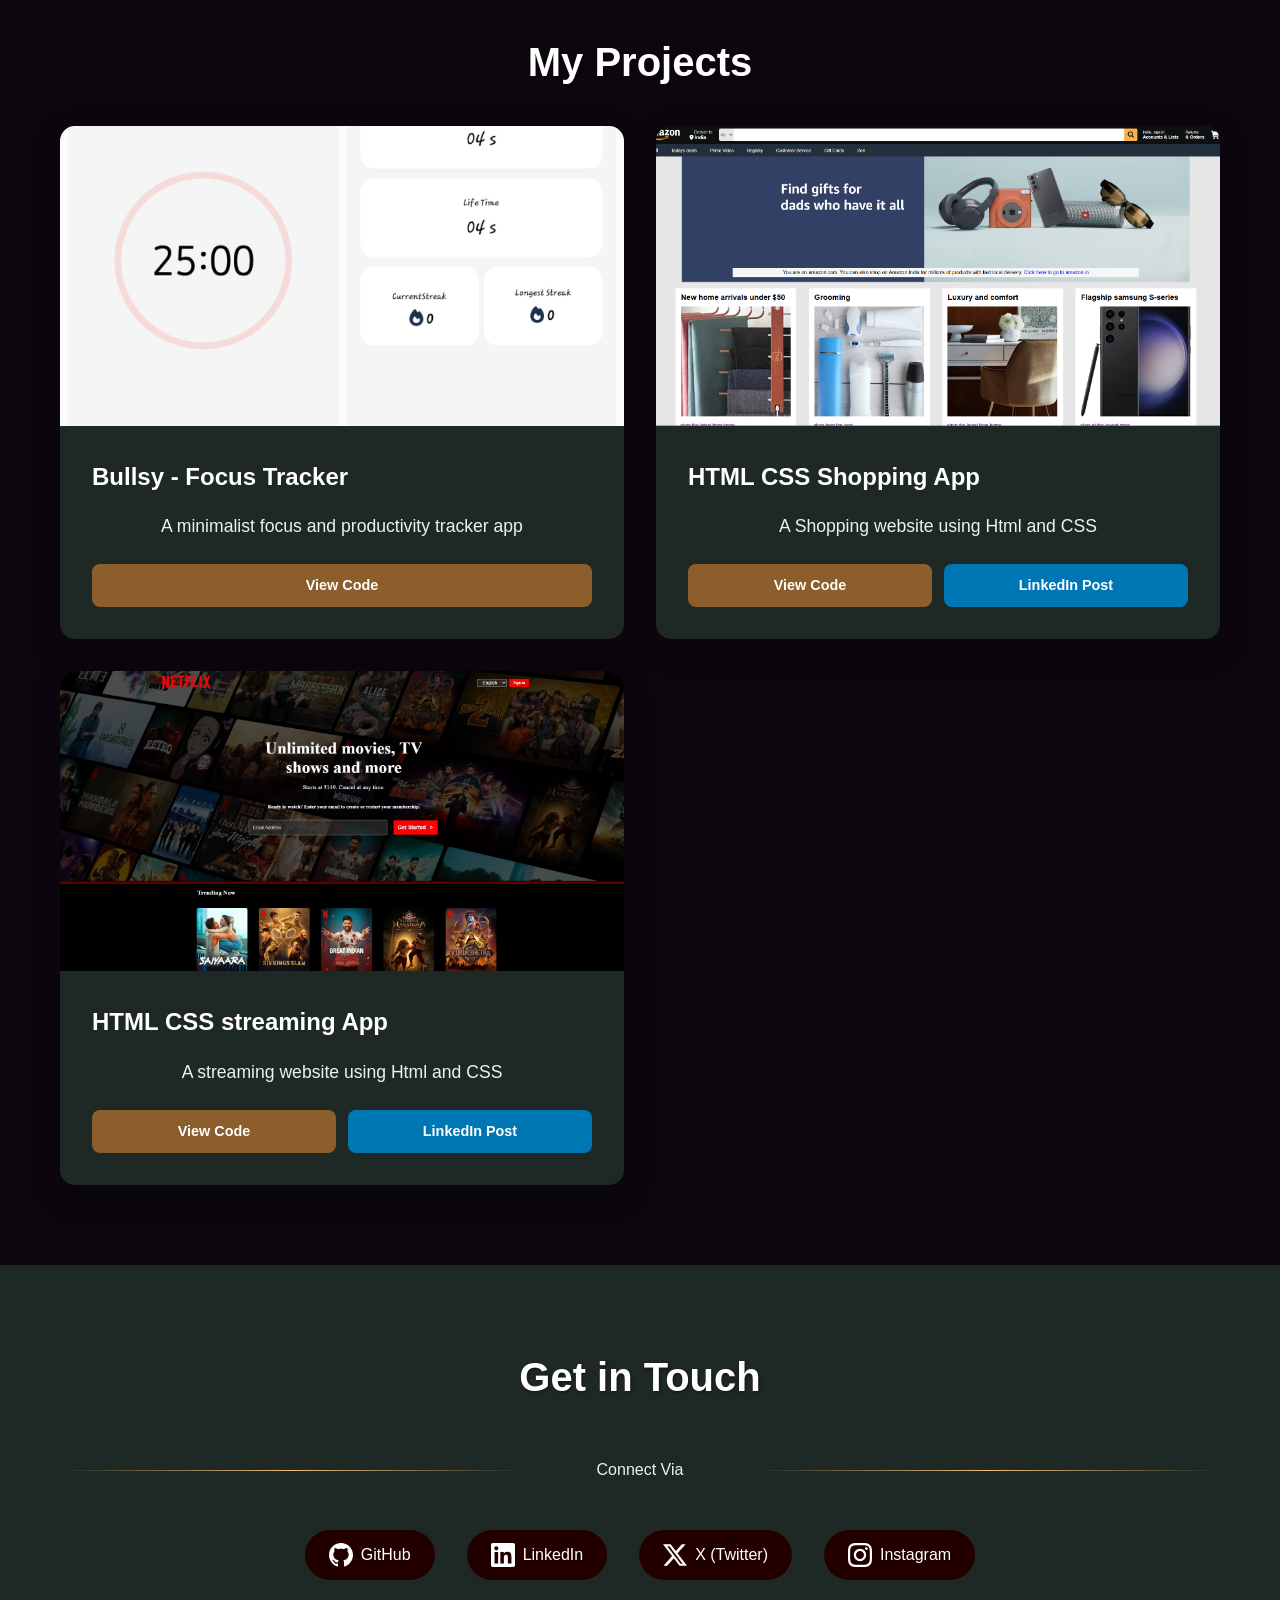
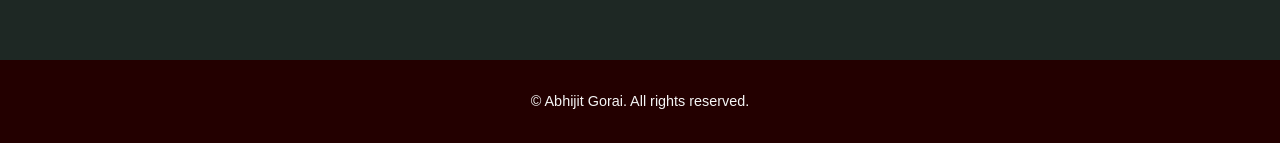
==== commit cec71b17: "developer" ====
--- a/index.html
+++ b/index.html
@@ -48,7 +48,7 @@
           </div>
           <div class="hero-content">
             <h1>Welcome to My Portfolio</h1>
-            <p class="hero-subtitle">web-Developer</p>
+            <p class="hero-subtitle">Developer</p>
             <div class="cta-buttons">
               <a href="#projects" class="btn btn-primary">View Projects</a>
               <a href="#contact" class="btn btn-secondary">Get In Touch</a>
--- a/style.css
+++ b/style.css
@@ -111,6 +111,12 @@
     min-height: 80vh;
     display: flex;
     align-items: center;
+
+
+
+
+
+
 }
 
 .hero-container {
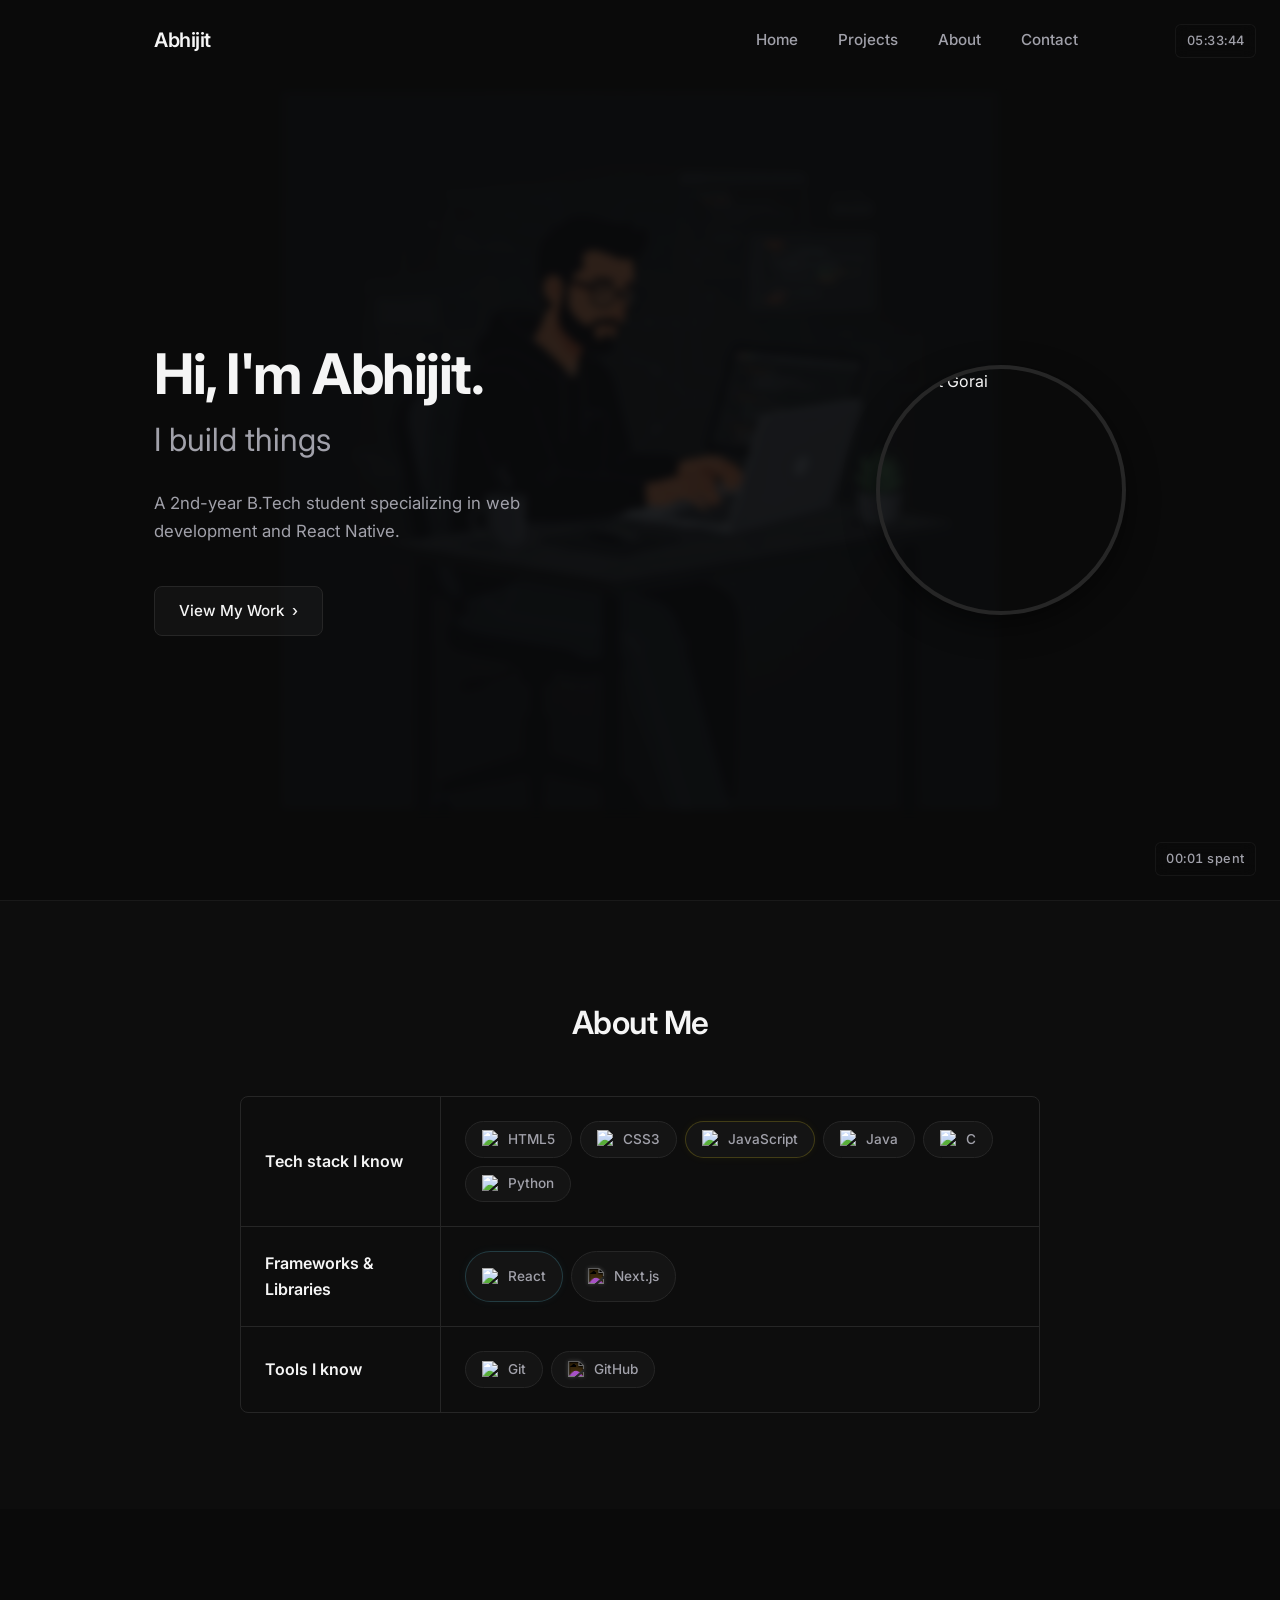
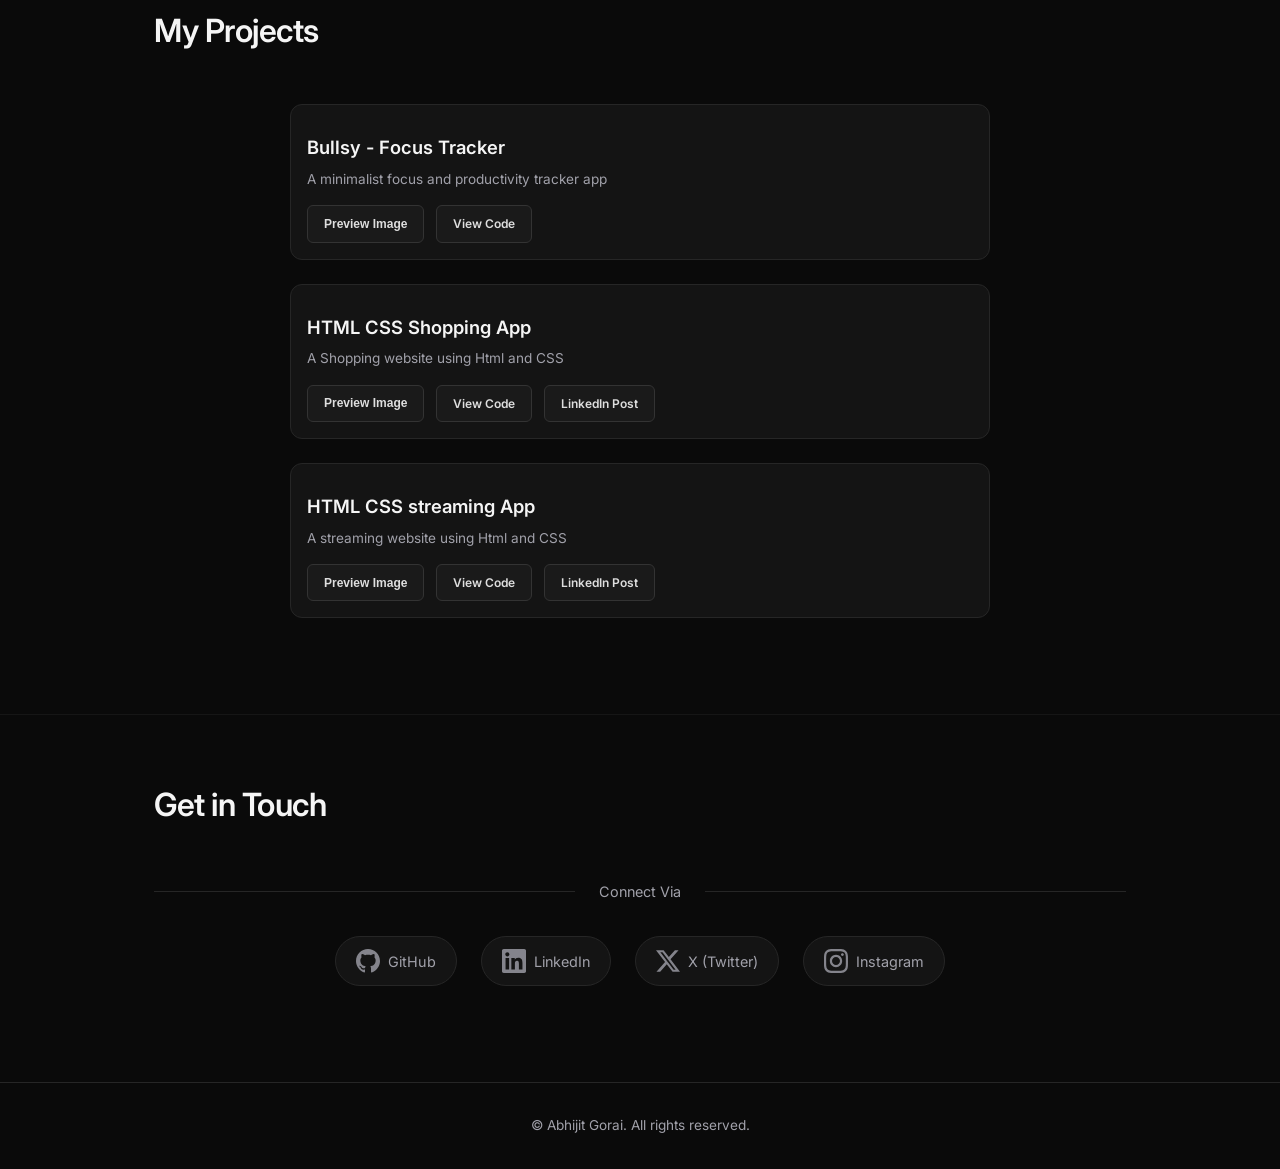
==== commit 42fe7c7a: "complete change to portfolio site" ====
--- a/index.html
+++ b/index.html
@@ -12,19 +12,22 @@
       name="google-site-verification"
       content="X0WOWoXpcC5BfUu3qs-3rbl--YVYTITxQtuFh7NATPQ"
     />
+    <link rel="preconnect" href="https://fonts.googleapis.com">
+    <link rel="preconnect" href="https://fonts.gstatic.com" crossorigin>
+    <link href="https://fonts.googleapis.com/css2?family=Inter:wght@300;400;500;600;700&display=swap" rel="stylesheet">
     <link rel="stylesheet" href="style.css" />
   </head>
   <body>
     <header class="header">
       <div class="nav-container">
-        <div class="logo">
-          <h2>Abhijit Gorai</h2>
-        </div>
+        <a href="#home" class="logo">
+          Abhijit
+        </a>
         <nav class="nav-menu">
           <ul>
             <li><a href="#home">Home</a></li>
+            <li><a href="#projects">Projects</a></li>
             <li><a href="#about">About</a></li>
-            <li><a href="#projects">Projects</a></li>
             <li><a href="#contact">Contact</a></li>
           </ul>
         </nav>
@@ -39,56 +42,87 @@
     <main>
       <section id="home" class="hero-section">
         <div class="hero-container">
-          <div class="profile-image">
-            <img
-              src="https://pbs.twimg.com/profile_images/1963176553912877056/nG5jHaJs.jpg"
-              alt="Abhijit Gorai"
-              class="profilepic"
-            />
-          </div>
           <div class="hero-content">
-            <h1>Welcome to My Portfolio</h1>
-            <p class="hero-subtitle">Developer</p>
-            <div class="cta-buttons">
-              <a href="#projects" class="btn btn-primary">View Projects</a>
-              <a href="#contact" class="btn btn-secondary">Get In Touch</a>
+            <h1>Hi, I'm Abhijit.</h1>
+            <p class="hero-subtitle">I build things</p>
+            <p class="hero-description">A 2nd-year B.Tech student specializing in web development and React Native.</p>
+            <a href="#projects" class="btn btn-outline">View My Work <span class="arrow">&rsaquo;</span></a>
+          </div>
+          <div class="hero-image">
+            <img src="https://pbs.twimg.com/profile_images/1963176553912877056/nG5jHaJs.jpg" alt="Abhijit Gorai" class="profilepic" />
+          </div>
+        </div>
+      </section>
+
+      <section id="about" class="skills-section">
+        <div class="container">
+          <h2 class="section-title" style="text-align: center;">About Me</h2>
+          
+          <div class="skills-table">
+            <div class="skills-row">
+              <div class="skills-category-name">Tech stack I know</div>
+              <div class="skills-list">
+                <div class="skill-badge">
+                  <img src="https://cdn.jsdelivr.net/gh/devicons/devicon/icons/html5/html5-original.svg" alt="HTML5" />
+                  <span>HTML5</span>
+                </div>
+                <div class="skill-badge">
+                  <img src="https://cdn.jsdelivr.net/gh/devicons/devicon/icons/css3/css3-original.svg" alt="CSS3" />
+                  <span>CSS3</span>
+                </div>
+                <div class="skill-badge badge-glow-js">
+                  <img src="https://cdn.jsdelivr.net/gh/devicons/devicon/icons/javascript/javascript-original.svg" alt="JavaScript" />
+                  <span>JavaScript</span>
+                </div>
+                <div class="skill-badge">
+                  <img src="https://cdn.jsdelivr.net/gh/devicons/devicon/icons/java/java-original.svg" alt="Java" />
+                  <span>Java</span>
+                </div>
+                <div class="skill-badge">
+                  <img src="https://cdn.jsdelivr.net/gh/devicons/devicon@latest/icons/c/c-original.svg" alt="C" />
+                  <span>C</span>
+                </div>
+                <div class="skill-badge">
+                  <img src="https://cdn.jsdelivr.net/gh/devicons/devicon/icons/python/python-original.svg" alt="Python" />
+                  <span>Python</span>
+                </div>
+              </div>
             </div>
-          </div>
-        </div>
-      </section>
-
-      <section id="about" class="about-section">
-        <div class="container">
-          <h2>About Me</h2>
-          <p></p>
-
-          <h3>Tech stack I know</h3>
-          <div class="tech-badges">
-            <span class="tech-badge html-badge">HTML5</span>
-            <span class="tech-badge css-badge">CSS3</span>
-            <span class="tech-badge js-badge">JAVASCRIPT</span>
-            <span class="tech-badge java-badge">JAVA</span>
-            <span class="tech-badge c-badge">C</span>
-            <span class="tech-badge python-badge">PYTHON</span>
-          </div>
-
-          <h3 style="margin-top: 3rem">Frameworks & Libraries</h3>
-          <div class="tech-badges">
-            <span class="tech-badge react-badge">REACT</span>
-            <span class="tech-badge nextjs-badge">NEXT.JS</span>
-          </div>
-
-          <h3 style="margin-top: 3rem">Tools I know</h3>
-          <div class="tech-badges">
-            <span class="tech-badge git-badge">GIT</span>
-            <span class="tech-badge github-badge">GITHUB</span>
+
+            <div class="skills-row">
+              <div class="skills-category-name">Frameworks & Libraries</div>
+              <div class="skills-list">
+                <div class="skill-badge badge-glow-react">
+                  <img src="https://cdn.jsdelivr.net/gh/devicons/devicon/icons/react/react-original.svg" alt="React" />
+                  <span>React</span>
+                </div>
+                <div class="skill-badge">
+                   <img src="https://cdn.jsdelivr.net/gh/devicons/devicon@latest/icons/nextjs/nextjs-original.svg" class="invert-dark" alt="Next.js" />
+                  <span>Next.js</span>
+                </div>
+              </div>
+            </div>
+
+            <div class="skills-row">
+              <div class="skills-category-name">Tools I know</div>
+              <div class="skills-list">
+                <div class="skill-badge">
+                  <img src="https://cdn.jsdelivr.net/gh/devicons/devicon/icons/git/git-original.svg" alt="Git" />
+                  <span>Git</span>
+                </div>
+                <div class="skill-badge">
+                  <img src="https://cdn.jsdelivr.net/gh/devicons/devicon/icons/github/github-original.svg" class="invert-dark" alt="GitHub" />
+                  <span>GitHub</span>
+                </div>
+              </div>
+            </div>
           </div>
         </div>
       </section>
 
       <section id="projects" class="projects-section">
         <div class="container">
-          <h2>My Projects</h2>
+          <h2 class="section-title">My Projects</h2>
           <div class="projects-container">
             <!-- Projects will be dynamically loaded here by projects-loader.js -->
           </div>
@@ -97,9 +131,7 @@
 
       <section id="contact" class="contact-section">
         <div class="container">
-          <h2>Get in Touch</h2>
-
-          <!-- Contact form removed as requested. Use social links below to connect. -->
+          <h2 class="section-title">Get in Touch</h2>
 
           <div class="divider">
             <span>Connect Via</span>
@@ -185,6 +217,10 @@
       </div>
     </footer>
 
+    <!-- System UI Elements -->
+    <div id="live-clock" class="system-ui-element live-clock">00:00:00</div>
+    <div id="time-spent" class="system-ui-element time-spent">00:00</div>
+
     <script src="projects-loader.js"></script>
     <script src="script.js"></script>
   </body>
--- a/style.css
+++ b/style.css
@@ -1,13 +1,16 @@
-/* Color Palette Variables */
+/* Modern Dark Portfolio Styles */
+
 :root {
-    --dark-purple: #0d060f;
-    --dark-green: #1e2824;
-    --brown: #b3cc43;
-    --gray: #766b65;
-    --dark-red: #230000;
-}
-
-/* Reset and Base Styles */
+    --bg-dark: #0a0a0a;
+    --bg-card: #141414;
+    --bg-card-hover: #1c1c1c;
+    --border-color: #262626;
+    --text-main: #f5f5f5;
+    --text-muted: #a1a1aa;
+    --accent: #e2e8f0;
+    --font-sans: 'Inter', system-ui, -apple-system, sans-serif;
+}
+
 * {
     margin: 0;
     padding: 0;
@@ -15,310 +18,402 @@
 }
 
 body {
-    font-family: 'Segoe UI', Tahoma, Geneva, Verdana, sans-serif;
+    font-family: var(--font-sans);
     line-height: 1.6;
-    color: #e0e0e0;
-    background-color: var(--dark-purple);
+    color: var(--text-main);
+    background-color: var(--bg-dark);
+    -webkit-font-smoothing: antialiased;
     overflow-x: hidden;
 }
 
 .container {
-    max-width: 1200px;
+    max-width: 1100px;
     margin: 0 auto;
-    padding: 0 20px;
-}
-
-/* Header and Navigation */
+    padding: 0 5%;
+}
+
+/* Header & Nav */
 .header {
-    background-color: var(--dark-red);
-    color: white;
+    position: fixed;
+    top: 0;
+    width: 100%;
+    padding: 1.5rem 0;
+    z-index: 1000;
+    transition: all 0.3s ease;
+    background-color: transparent;
+}
+
+.header.scrolled {
+    background-color: rgba(10, 10, 10, 0.85);
+    backdrop-filter: blur(10px);
+    border-bottom: 1px solid var(--border-color);
     padding: 1rem 0;
-    position: fixed;
-    width: 100%;
-    top: 0;
-    z-index: 1000;
-    box-shadow: 0 2px 10px rgba(0,0,0,0.1);
 }
 
 .nav-container {
-    max-width: 1200px;
+    max-width: 1100px;
     margin: 0 auto;
-    padding: 0 20px;
+    padding: 0 5%;
+    padding-right: 7rem; /* Explicitly reserve space for the live clock */
     display: flex;
     justify-content: space-between;
     align-items: center;
 }
 
-.logo h2 {
-    color: #c99a5f;
-    font-size: 1.5rem;
+.logo {
+    color: var(--text-main);
+    font-size: 1.25rem;
     font-weight: 600;
+    text-decoration: none;
+    letter-spacing: -0.5px;
 }
 
 .nav-menu ul {
     display: flex;
     list-style: none;
-    gap: 2rem;
+    gap: 2.5rem;
 }
 
 .nav-menu a {
-    color: white;
+    color: var(--text-muted);
     text-decoration: none;
+    font-size: 0.95rem;
     font-weight: 500;
-    transition: color 0.3s ease;
+    transition: color 0.2s ease;
 }
 
 .nav-menu a:hover {
-    color: #c99a5f;
-}
-
-/* Hamburger Menu */
+    color: var(--text-main);
+}
+
 .hamburger {
     display: none;
     flex-direction: column;
     cursor: pointer;
+    gap: 5px;
 }
 
 .hamburger .bar {
-    width: 25px;
-    height: 3px;
-    background-color: #c99a5f;
-    margin: 3px 0;
+    width: 20px;
+    height: 2px;
+    background-color: var(--text-muted);
     transition: 0.3s;
 }
 
-.hamburger.active .bar:nth-child(2) {
-    opacity: 0;
-}
-
-.hamburger.active .bar:nth-child(1) {
-    transform: translateY(8px) rotate(45deg);
-}
-
-.hamburger.active .bar:nth-child(3) {
-    transform: translateY(-8px) rotate(-45deg);
-}
-
-/* Main Content */
-main {
-    margin-top: 80px;
+/* Typography Overrides */
+h1 {
+    font-size: 3.5rem;
+    font-weight: 700;
+    letter-spacing: -1.5px;
+    line-height: 1.1;
+    margin-bottom: 0.5rem;
+}
+
+.section-title {
+    font-size: 2rem;
+    font-weight: 600;
+    letter-spacing: -0.5px;
+    margin-bottom: 3rem;
+    color: var(--text-main);
 }
 
 /* Hero Section */
 .hero-section {
-    background: linear-gradient(135deg, var(--dark-green) 0%, var(--dark-purple) 100%);
-    padding: 100px 0;
-    min-height: 80vh;
-    display: flex;
-    align-items: center;
-
-
-
-
-
-
+    min-height: 100vh;
+    display: flex;
+    align-items: center;
+    padding-top: 5rem;
+    position: relative;
+    overflow: hidden;
+}
+
+.hero-section::before {
+    content: '';
+    position: absolute;
+    top: 50%;
+    left: 50%;
+    transform: translate(-50%, -50%);
+    width: 60%;
+    height: 80%;
+    background-image: url('hero-illustration.png');
+    background-size: contain;
+    background-repeat: no-repeat;
+    background-position: center;
+    opacity: 0.15;
+    filter: blur(4px);
+    z-index: 0;
 }
 
 .hero-container {
-    max-width: 1200px;
+    max-width: 1100px;
     margin: 0 auto;
-    padding: 0 20px;
-    display: grid;
-    grid-template-columns: 1fr 2fr;
+    padding: 0 5%;
+    display: flex;
+    justify-content: space-between;
+    align-items: center;
     gap: 4rem;
-    align-items: center;
-}
-
-.profile-image {
-    display: flex;
-    justify-content: center;
+    width: 100%;
+    position: relative;
+    z-index: 1;
+}
+
+.hero-content {
+    flex: 1;
+    max-width: 500px;
+}
+
+.hero-subtitle {
+    font-size: 2rem;
+    color: var(--text-muted);
+    font-weight: 400;
+    margin-bottom: 1.5rem;
+}
+
+.hero-description {
+    font-size: 1.05rem;
+    color: var(--text-muted);
+    line-height: 1.7;
+    margin-bottom: 2.5rem;
+}
+
+.btn-outline {
+    display: inline-flex;
+    align-items: center;
+    gap: 0.5rem;
+    padding: 0.75rem 1.5rem;
+    color: var(--text-main);
+    text-decoration: none;
+    font-size: 0.95rem;
+    font-weight: 500;
+    border: 1px solid var(--border-color);
+    border-radius: 8px;
+    background-color: rgba(255, 255, 255, 0.03);
+    transition: all 0.2s ease;
+}
+
+.btn-outline:hover {
+    background-color: rgba(255, 255, 255, 0.1);
+    transform: translateY(-2px);
+}
+
+.hero-image {
+    flex: 1;
+    display: flex;
+    justify-content: flex-end;
 }
 
 .profilepic {
     width: 250px;
     height: 250px;
+    border-radius: 50%;
+    border: 4px solid var(--border-color);
     object-fit: cover;
-    border-radius: 50%;
-    border: 4px solid #c99a5f;
-    box-shadow: 0 10px 30px rgba(0,0,0,0.2);
-    transition: transform 0.3s ease;
+    box-shadow: 0 10px 30px rgba(0, 0, 0, 0.5);
+    /* filter: grayscale(70%); */
+    transition: all 0.4s ease;
+}
+
+.profilepic:hover {
+    filter: grayscale(0%);
+    transform: scale(1.02);
+    border-color: rgba(255, 255, 255, 0.2);
+}
+
+/* Skills Section */
+.skills-section {
+    padding: 6rem 0;
+    background-color: #0d0d0d;
+    border-top: 1px solid rgba(255,255,255,0.05);
+}
+
+.skills-table {
+    display: flex;
+    flex-direction: column;
+    max-width: 800px;
+    margin: 3rem auto 0;
+    border: 1px solid var(--border-color);
+    border-radius: 8px;
+    background-color: transparent;
+}
+
+.skills-row {
+    display: flex;
+    align-items: stretch;
+    border-bottom: 1px solid var(--border-color);
+}
+
+.skills-row:last-child {
+    border-bottom: none;
+}
+
+.skills-category-name {
+    flex: 0 0 200px;
+    font-size: 1rem;
+    font-weight: 600;
+    color: var(--text-main);
+    padding: 1.5rem;
+    border-right: 1px solid var(--border-color);
+    display: flex;
+    align-items: center;
+}
+
+.skills-list {
+    flex: 1;
+    display: flex;
+    flex-wrap: wrap;
+    gap: 0.5rem;
+    padding: 1.5rem;
+}
+
+.skill-badge {
+    background-color: var(--bg-card);
+    border: 1px solid var(--border-color);
+    border-radius: 50px;
+    padding: 0.4rem 1rem;
+    display: inline-flex;
+    align-items: center;
+    gap: 0.5rem;
+    transition: all 0.2s ease;
+}
+
+.skill-badge:hover {
+    background-color: var(--bg-card-hover);
+    border-color: #404040;
+    transform: translateY(-2px);
+}
+
+.skill-badge img {
+    width: 18px;
+    height: 18px;
+}
+
+.skill-badge span {
+    font-size: 0.85rem;
+    font-weight: 500;
+    color: var(--text-muted);
+}
+
+.skill-badge:hover span {
+    color: var(--text-main);
+}
+
+.badge-glow-react {
+    border-color: rgba(97, 218, 251, 0.2);
+    box-shadow: 0 0 10px rgba(97, 218, 251, 0.05);
+}
+
+.badge-glow-react:hover {
+    border-color: rgba(97, 218, 251, 0.5);
+    box-shadow: 0 0 15px rgba(97, 218, 251, 0.2);
+}
+
+.badge-glow-js {
+    border-color: rgba(247, 223, 30, 0.2);
+    box-shadow: 0 0 10px rgba(247, 223, 30, 0.05);
+}
+
+.badge-glow-js:hover {
+    border-color: rgba(247, 223, 30, 0.5);
+    box-shadow: 0 0 15px rgba(247, 223, 30, 0.2);
+}
+
+.invert-dark {
+    filter: invert(1) drop-shadow(0 0 2px rgba(255,255,255,0.2));
+}
+
+/* Projects Section (Integrated with projects-loader.js) */
+.projects-section {
+    padding: 6rem 0;
+}
+
+.projects-container {
+    display: flex;
+    flex-direction: column;
+    gap: 1.5rem;
+    max-width: 700px;
+    margin: 0 auto;
+}
+
+.project-card {
+    background-color: var(--bg-card);
+    border: 1px solid var(--border-color);
+    border-radius: 12px;
+    overflow: hidden;
+    transition: all 0.3s ease;
+    display: flex;
+    flex-direction: column;
+    text-decoration: none;
+    color: inherit;
+    cursor: pointer;
+    padding: 0.75rem;
+}
+
+.project-card.preview-active {
+    flex-direction: row-reverse;
+    align-items: center;
+    gap: 1.5rem;
+}
+
+.project-card:hover {
+    transform: translateY(-8px);
+    border-color: #404040;
+    box-shadow: 0 10px 40px rgba(0,0,0,0.5);
+}
+
+.project-image {
+    display: none;
+    width: 100%;
+    height: auto;
+    overflow: hidden;
+    background-color: #1a1a1a;
+    border: 1px solid #222;
+    border-radius: 8px;
+}
+
+.project-card.preview-active .project-image {
     display: block;
-}
-
-.profilepic:hover {
-    transform: scale(1.05);
-}
-
-.hero-content h1 {
-    font-size: 3rem;
-    color: #ffffff;
-    margin-bottom: 1rem;
-    font-weight: 700;
-    text-shadow: 2px 2px 4px rgba(0,0,0,0.5);
-}
-
-.hero-subtitle {
-    font-size: 1.3rem;
-    color: #d0d0d0;
-    margin-bottom: 2rem;
-    font-weight: 300;
-}
-
-.cta-buttons {
-    display: flex;
-    gap: 1rem;
-}
-
-.btn {
-    padding: 12px 30px;
-    text-decoration: none;
-    border-radius: 8px;
-    font-weight: 600;
-    text-align: center;
-    transition: all 0.3s ease;
-    border: none;
-    cursor: pointer;
-    display: inline-block;
-}
-
-.btn:hover {
-    box-shadow: 0 0 10px #ffeb3b, 0 0 15px #ffeb3b;
-    transform: translateY(-2px);
-}
-
-.btn-primary {
-    background-color: #8b5e2b;
-    color: #ffffff;
-}
-
-.btn-primary:hover {
-    background-color: #a37035;
-}
-
-.btn-secondary {
-    background-color: transparent;
-    color: #ffffff;
-    border: 2px solid #c99a5f;
-}
-
-.btn-secondary:hover {
-    background-color: #8b5e2b;
-    color: #ffffff;
-}
-
-/* Live Demo Button - Green */
-.btn-demo {
-    background-color: #00c853;
-    color: #ffffff;
-    border: none;
-}
-
-.btn-demo:hover {
-    background-color: #00e676;
-}
-
-/* Section Styles */
-.about-section, .projects-section, .contact-section {
-    padding: 80px 0;
-}
-
-.about-section {
-    background-color: var(--dark-green);
-}
-
-.projects-section {
-    background-color: var(--dark-purple);
-}
-
-.contact-section {
-    background-color: var(--dark-green);
-}
-
-.about-section h2, .projects-section h2, .contact-section h2 {
-    font-size: 2.5rem;
-    text-align: center;
-    margin-bottom: 2rem;
-    color: #ffffff;
-    text-shadow: 1px 1px 3px rgba(0,0,0,0.5);
-}
-
-.about-section h3 {
-    text-align: center;
-    color: #ffffff;
-    font-size: 1.5rem;
-    margin-bottom: 1rem;
-}
-
-.about-section p, .projects-section p {
-    text-align: center;
-    font-size: 1.1rem;
-    max-width: 600px;
-    margin: 0 auto;
-    color: #f0f0f0;
-}
-
-/* Projects Section */
-.projects-container {
-    display: grid;
-    grid-template-columns: repeat(auto-fit, minmax(450px, 1fr));
-    gap: 2rem;
-    max-width: 1200px;
-    margin: 0 auto;
-}
-
-.project-card {
-    background-color: var(--dark-green);
-    border-radius: 15px;
-    overflow: hidden;
-    box-shadow: 0 10px 30px rgba(0,0,0,0.3);
-    transition: transform 0.3s ease, box-shadow 0.3s ease;
-    display: flex;
-    flex-direction: column;
-}
-
-.project-card:hover {
-    transform: translateY(-10px);
-    box-shadow: 0 20px 50px rgba(0,0,0,0.4);
-}
-
-.project-image {
-    width: 100%;
-    height: 300px;
-    overflow: hidden;
-    background-color: var(--dark-purple);
+    width: 320px;
+    flex-shrink: 0;
 }
 
 .project-image img,
 .project-image video {
     width: 100%;
-    height: 100%;
-    object-fit: cover;
-    transition: transform 0.3s ease;
+    height: auto;
+    display: block;
+    transition: transform 0.5s ease, filter 0.3s ease;
+    filter: brightness(0.8) contrast(1.1);
 }
 
 .project-card:hover .project-image img,
 .project-card:hover .project-image video {
-    transform: scale(1.1);
+    transform: scale(1.02);
+    filter: brightness(1) contrast(1.1);
 }
 
 .project-content {
-    padding: 2rem;
+    padding: 1rem 0.25rem 0.25rem;
     flex-grow: 1;
     display: flex;
     flex-direction: column;
 }
 
-.project-card h3 {
-    color: #ffffff;
+.project-card.preview-active .project-content {
+    padding: 0.5rem;
+}
+
+.project-content h3 {
+    font-size: 1.15rem;
+    font-weight: 600;
+    margin-bottom: 0.4rem;
+    color: var(--text-main);
+}
+
+.project-content p {
+    font-size: 0.85rem;
+    color: var(--text-muted);
+    line-height: 1.5;
     margin-bottom: 1rem;
-    font-size: 1.5rem;
-    font-weight: 600;
-}
-
-.project-card p {
-    color: #f0f0f0;
-    margin-bottom: 1.5rem;
-    line-height: 1.6;
     flex-grow: 1;
 }
 
@@ -326,352 +421,240 @@
     display: flex;
     gap: 0.75rem;
     flex-wrap: wrap;
-    margin-top: auto;
 }
 
 .project-links .btn {
-    flex: 1;
-    min-width: 120px;
+    padding: 0.5rem 1rem;
+    font-size: 0.75rem;
+    border-radius: 6px;
+    text-decoration: none;
+    font-weight: 600;
+    transition: all 0.2s ease;
     text-align: center;
-    padding: 10px 20px;
-    font-size: 0.9rem;
-}
-
-.btn-linkedin {
-    background-color: #0077b5;
-    color: white;
-    border: none;
-}
-
-.btn-linkedin:hover {
-    background-color: #005885;
-}
-
-/* Contact Form */
-.contact-content {
-    max-width: 700px;
-    margin: 0 auto 3rem;
-}
-
-.google-form {
-    border: none;
-    border-radius: 10px;
-    box-shadow: 0 10px 30px rgba(0,0,0,0.3);
-    background-color: white;
-}
-
-.contact-form {
-    display: flex;
-    flex-direction: column;
-    gap: 1.5rem;
-}
-
-.form-group {
-    width: 100%;
-}
-
-.form-input {
-    width: 100%;
-    padding: 15px 20px;
-    background-color: transparent;
-    border: 2px solid #f0c080;
-    border-radius: 8px;
-    color: #f5f5f5;
-    font-size: 1rem;
-    font-family: 'Segoe UI', Tahoma, Geneva, Verdana, sans-serif;
-    transition: all 0.3s ease;
-    outline: none;
-}
-
-.form-input::placeholder {
-    color: #999;
-}
-
-.form-input:focus {
-    border-color: #b8813a;
-    background-color: rgba(240, 192, 128, 0.05);
-    box-shadow: 0 0 0 3px rgba(240, 192, 128, 0.1);
-}
-
-.form-input:valid {
-    border-color: #00ff88;
-}
-
-textarea.form-input {
-    resize: vertical;
-    min-height: 120px;
-}
-
-.btn-submit {
-    background: linear-gradient(135deg, #b8813a 0%, #d69c4a 100%);
-    color: #ffffff;
-    font-weight: 600;
-    padding: 15px 40px;
-    font-size: 1.1rem;
-    cursor: pointer;
-    align-self: center;
-}
-
-/* Tech badges (badge-style layout like GitHub profile) */
-.tech-badges {
-    display: flex;
-    gap: 12px;
-    flex-wrap: wrap;
-    align-items: center;
-    justify-content: center;
-    margin-top: 24px;
-    max-width: 60%;
-    margin-left: auto;
-    margin-right: auto;
-}
-
-.tech-badge {
-    display: inline-flex;
-    align-items: center;
-    justify-content: center;
-    padding: 12px 28px;
-    border-radius: 6px;
-    font-size: 16px;
-    font-weight: 700;
-    letter-spacing: 0.8px;
-    color: white;
-    text-transform: uppercase;
-    transition: transform 0.2s ease, box-shadow 0.2s ease;
-    min-width: 120px;
-}
-
-.tech-badge:hover {
-    transform: translateY(-3px);
-    box-shadow: 0 6px 12px rgba(0,0,0,0.4);
-}
-
-/* Individual badge colors matching the image */
-.tech-badge.html-badge { background: #e34f26; }
-.tech-badge.css-badge  { background: #1572b6; }
-.tech-badge.js-badge   { background: #f7df1e; color: #000; }
-.tech-badge.java-badge { background: #007396; }
-.tech-badge.c-badge    { background: #555; }
-.tech-badge.python-badge { background: #3776ab; }
-.tech-badge.react-badge { background: #61dafb; color: #000; }
-.tech-badge.nextjs-badge { background: #000000; }
-.tech-badge.git-badge { background: #f05032; }
-.tech-badge.github-badge { background: #181717; }
-
-@media (max-width: 768px) {
-    .tech-badges { 
-        max-width: 80%;
-        gap: 10px;
-    }
-    .tech-badge { 
-        font-size: 14px; 
-        padding: 10px 24px;
-        min-width: 100px;
-    }
-}
-
-@media (max-width: 480px) {
-    .tech-badges { 
-        max-width: 95%;
-    }
-    .tech-badge { 
-        font-size: 13px; 
-        padding: 8px 20px;
-        min-width: 90px;
-    }
-}
-
-.btn-submit:hover {
-    background: linear-gradient(135deg, #d69c4a 0%, #f0c080 100%);
-    transform: translateY(-2px);
-    box-shadow: 0 8px 20px rgba(184, 129, 58, 0.3);
+    border: 1px solid #333;
+    background-color: #1a1a1a;
+    color: #dedede;
+}
+
+.project-links .btn:hover {
+    background-color: #262626;
+    border-color: #404040;
+}
+
+/* Removed btn-demo btn-primary btn-linkedin overrides to keep them all matching gray vibe */
+
+/* Contact / Footer Section */
+.contact-section {
+    padding: 4rem 0 2rem;
+    border-top: 1px solid rgba(255,255,255,0.05);
 }
 
 .divider {
     text-align: center;
-    margin: 3rem 0;
     position: relative;
-}
-
-.divider::before,
-.divider::after {
+    margin: 2rem 0;
+}
+
+.divider::before {
     content: '';
     position: absolute;
     top: 50%;
-    width: 40%;
+    left: 0;
+    right: 0;
     height: 1px;
-    background: linear-gradient(to right, transparent, #f0c080, transparent);
-}
-
-.divider::before {
-    left: 0;
-}
-
-.divider::after {
-    right: 0;
+    background-color: var(--border-color);
+    z-index: 1;
 }
 
 .divider span {
-    background-color: var(--dark-green);
-    padding: 0 1rem;
-    color: #f0f0f0;
-    font-size: 1rem;
-    font-weight: 500;
-}
-
-/* Social Links */
+    background-color: var(--bg-dark);
+    padding: 0 1.5rem;
+    color: var(--text-muted);
+    font-size: 0.9rem;
+    position: relative;
+    z-index: 2;
+}
+
 .social-links {
     display: flex;
     justify-content: center;
-    gap: 2rem;
+    gap: 1.5rem;
     flex-wrap: wrap;
+    margin-bottom: 4rem;
 }
 
 .social-link {
-    display: flex;
+    display: inline-flex;
     align-items: center;
     gap: 0.5rem;
-    padding: 12px 24px;
-    background-color: var(--dark-red);
-    color: #ffffff;
+    padding: 0.75rem 1.25rem;
+    background-color: var(--bg-card);
+    border: 1px solid var(--border-color);
+    color: var(--text-muted);
     text-decoration: none;
-    border-radius: 25px;
-    transition: all 0.3s ease;
-    font-weight: 500;
+    border-radius: 50px;
+    font-size: 0.9rem;
+    transition: all 0.2s ease;
+}
+
+.social-link svg {
+    opacity: 0.8;
 }
 
 .social-link:hover {
-    background-color: #b8813a;
-    color: #ffffff;
-    transform: translateY(-3px);
-    box-shadow: 0 5px 15px rgba(0,0,0,0.2);
-}
-
-/* Footer */
+    background-color: var(--text-main);
+    color: var(--bg-dark);
+    border-color: var(--text-main);
+}
+
 .footer {
-    background-color: var(--dark-red);
-    color: #f5f5f5;
     text-align: center;
-    padding: 30px 0;
+    padding: 2rem 0;
+    border-top: 1px solid var(--border-color);
 }
 
 .footer p {
-    margin: 0;
-    font-size: 0.9rem;
-}
-
-/* Responsive Design */
+    color: var(--text-muted);
+    font-size: 0.85rem;
+}
+
+/* Responsive */
+@media (max-width: 900px) {
+    .hero-container {
+        flex-direction: column-reverse;
+        text-align: center;
+        padding-top: 3rem;
+        gap: 2rem;
+    }
+    .hero-content {
+        max-width: 100%;
+        display: flex;
+        flex-direction: column;
+        align-items: center;
+    }
+    h1 { font-size: 2.8rem; }
+    .hero-subtitle { font-size: 1.5rem; }
+    
+    .hero-image {
+        display: flex;
+        justify-content: center;
+        width: 100%;
+    }
+    
+    .profilepic {
+        width: 180px;
+        height: 180px;
+        border-width: 3px;
+    }
+    
+    .skills-grid {
+        flex-direction: column;
+    }
+}
+
 @media (max-width: 768px) {
-    .hamburger {
-        display: flex;
-    }
-
+    h1 { font-size: 2.15rem; }
+    .hero-subtitle { font-size: 1.2rem; }
+    .hero-description { font-size: 0.95rem; padding: 0 1rem; }
+    
+    .hamburger { display: flex; }
+    
     .nav-menu {
         position: fixed;
-        left: -100%;
-        top: 80px;
-        flex-direction: column;
-        background-color: var(--dark-red);
-        width: 100%;
-        text-align: center;
-        transition: 0.3s;
-        box-shadow: 0 10px 27px rgba(0,0,0,0.05);
-        padding: 2rem 0;
-    }
-
-    .nav-menu.active {
-        left: 0;
+        z-index: 1001;
+        top: 0;
+        right: -100%;
+        width: 70%;
+        height: 100vh;
+        background-color: rgba(10, 10, 10, 0.98);
+        padding-top: 5rem;
+        transition: right 0.3s ease;
+        border-left: 1px solid var(--border-color);
+    }
+    
+    .nav-menu.active { right: 0; }
+    
+    .nav-container {
+        padding-right: 5%; /* Restore standard padding for mobile */
     }
 
     .nav-menu ul {
         flex-direction: column;
-        gap: 1rem;
-    }
-
-    .hero-container {
-        grid-template-columns: 1fr;
-        text-align: center;
+        align-items: center;
         gap: 2rem;
     }
-
-    .hero-content h1 {
-        font-size: 2.2rem;
-    }
-
-    .profilepic {
-        width: 200px;
-        height: 200px;
-    }
-
-    .cta-buttons {
-        justify-content: center;
-        flex-wrap: wrap;
+    
+    .skills-row {
+        flex-direction: column;
+        align-items: stretch;
+    }
+    
+    .skills-category-name {
+        flex: none;
+        width: 100%;
+        border-right: none;
+        border-bottom: 1px dashed rgba(255,255,255,0.1);
+        padding: 1rem 1.5rem;
+    }
+
+    .skills-list {
+        padding: 1rem 1.5rem 1.5rem;
     }
 
     .projects-container {
         grid-template-columns: 1fr;
     }
 
-    .project-image {
-        height: 250px;
-    }
-
-    .project-links {
+    .project-card.preview-active {
         flex-direction: column;
-    }
-
-    .project-links .btn {
+        gap: 0.5rem;
+    }
+    
+    .project-card.preview-active .project-image {
         width: 100%;
-    }
-
-    .contact-content {
-        padding: 0 1rem;
-    }
-
-    .form-input {
-        padding: 12px 16px;
-        font-size: 0.95rem;
-    }
-
-    .btn-submit {
-        width: 100%;
-        padding: 12px 30px;
-    }
-
-    .divider::before,
-    .divider::after {
-        width: 35%;
-    }
-
-    .social-links {
-        gap: 1rem;
-    }
-
-    .social-link {
-        padding: 10px 20px;
-        font-size: 0.9rem;
-    }
-}
-
-@media (max-width: 480px) {
-    .hero-content h1 {
-        font-size: 1.8rem;
-    }
-
-    .hero-subtitle {
-        font-size: 1.1rem;
-    }
-
-    .profilepic {
-        width: 150px;
-        height: 150px;
-    }
-
-    .about-section h2, .projects-section h2, .contact-section h2 {
-        font-size: 2rem;
-    }
-}
-
-/* Smooth Scrolling */
-html {
-    scroll-behavior: smooth;
-}
+        margin-top: 1rem;
+    }
+}
+
+html { scroll-behavior: smooth; }
+
+/* System UI Elements */
+.system-ui-element {
+    position: fixed;
+    z-index: 900;
+    font-family: inherit;
+    font-variant-numeric: tabular-nums;
+    font-size: 0.8rem;
+    font-weight: 500;
+    color: var(--text-muted);
+    background-color: rgba(10, 10, 10, 0.4);
+    backdrop-filter: blur(8px);
+    border: 1px solid rgba(255, 255, 255, 0.05);
+    padding: 0.35rem 0.65rem;
+    border-radius: 6px;
+    pointer-events: none;
+    letter-spacing: 0.5px;
+    transition: opacity 0.3s ease, visibility 0.3s ease;
+}
+
+.live-clock {
+    top: 1.5rem;
+    right: 1.5rem;
+}
+
+.time-spent {
+    bottom: 1.5rem;
+    right: 1.5rem;
+}
+
+@media (max-width: 768px) {
+    .live-clock {
+        top: 5rem; /* Firmly below mobile header */
+        right: 1rem;
+        left: auto;
+    }
+    .time-spent {
+        bottom: 1rem;
+        right: 1rem;
+    }
+}
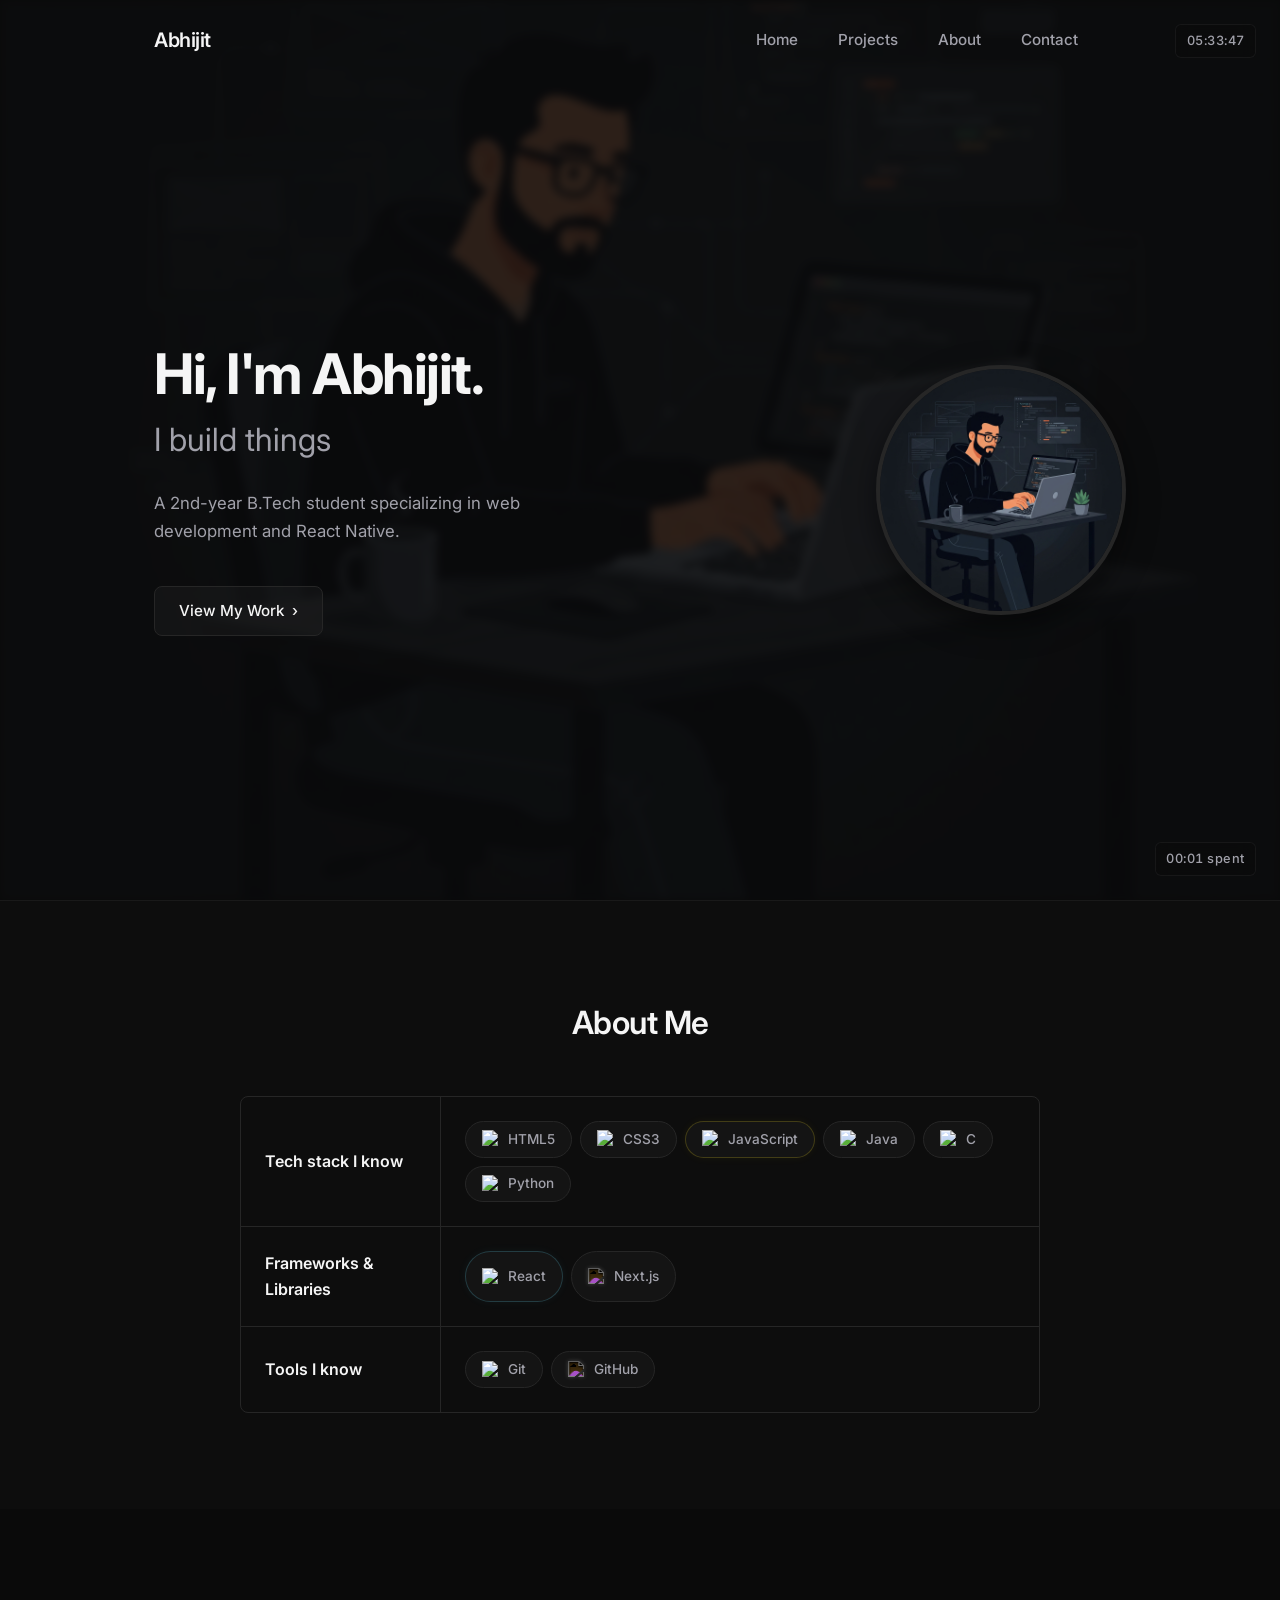
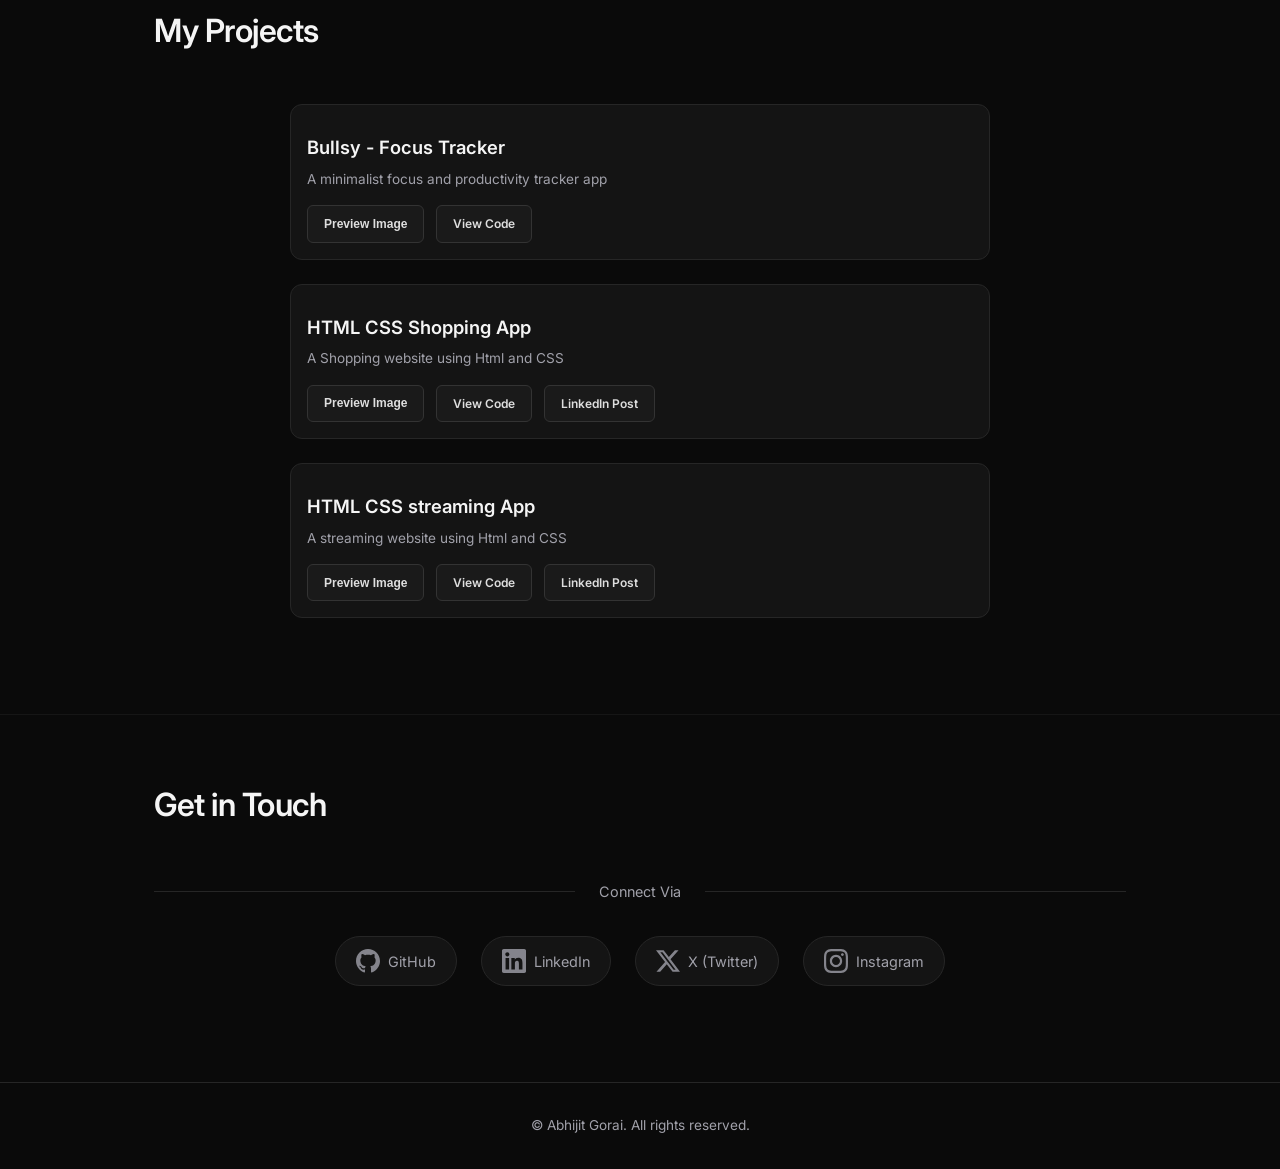
==== commit c403ec54: "changed dp" ====
--- a/index.html
+++ b/index.html
@@ -49,7 +49,7 @@
             <a href="#projects" class="btn btn-outline">View My Work <span class="arrow">&rsaquo;</span></a>
           </div>
           <div class="hero-image">
-            <img src="https://pbs.twimg.com/profile_images/1963176553912877056/nG5jHaJs.jpg" alt="Abhijit Gorai" class="profilepic" />
+            <img src="hero-illustration.png" alt="Abhijit Gorai" class="profilepic" />
           </div>
         </div>
       </section>
--- a/style.css
+++ b/style.css
@@ -133,10 +133,10 @@
     top: 50%;
     left: 50%;
     transform: translate(-50%, -50%);
-    width: 60%;
-    height: 80%;
+    width: 100%;
+    height: 100%;
     background-image: url('hero-illustration.png');
-    background-size: contain;
+    background-size: cover;
     background-repeat: no-repeat;
     background-position: center;
     opacity: 0.15;
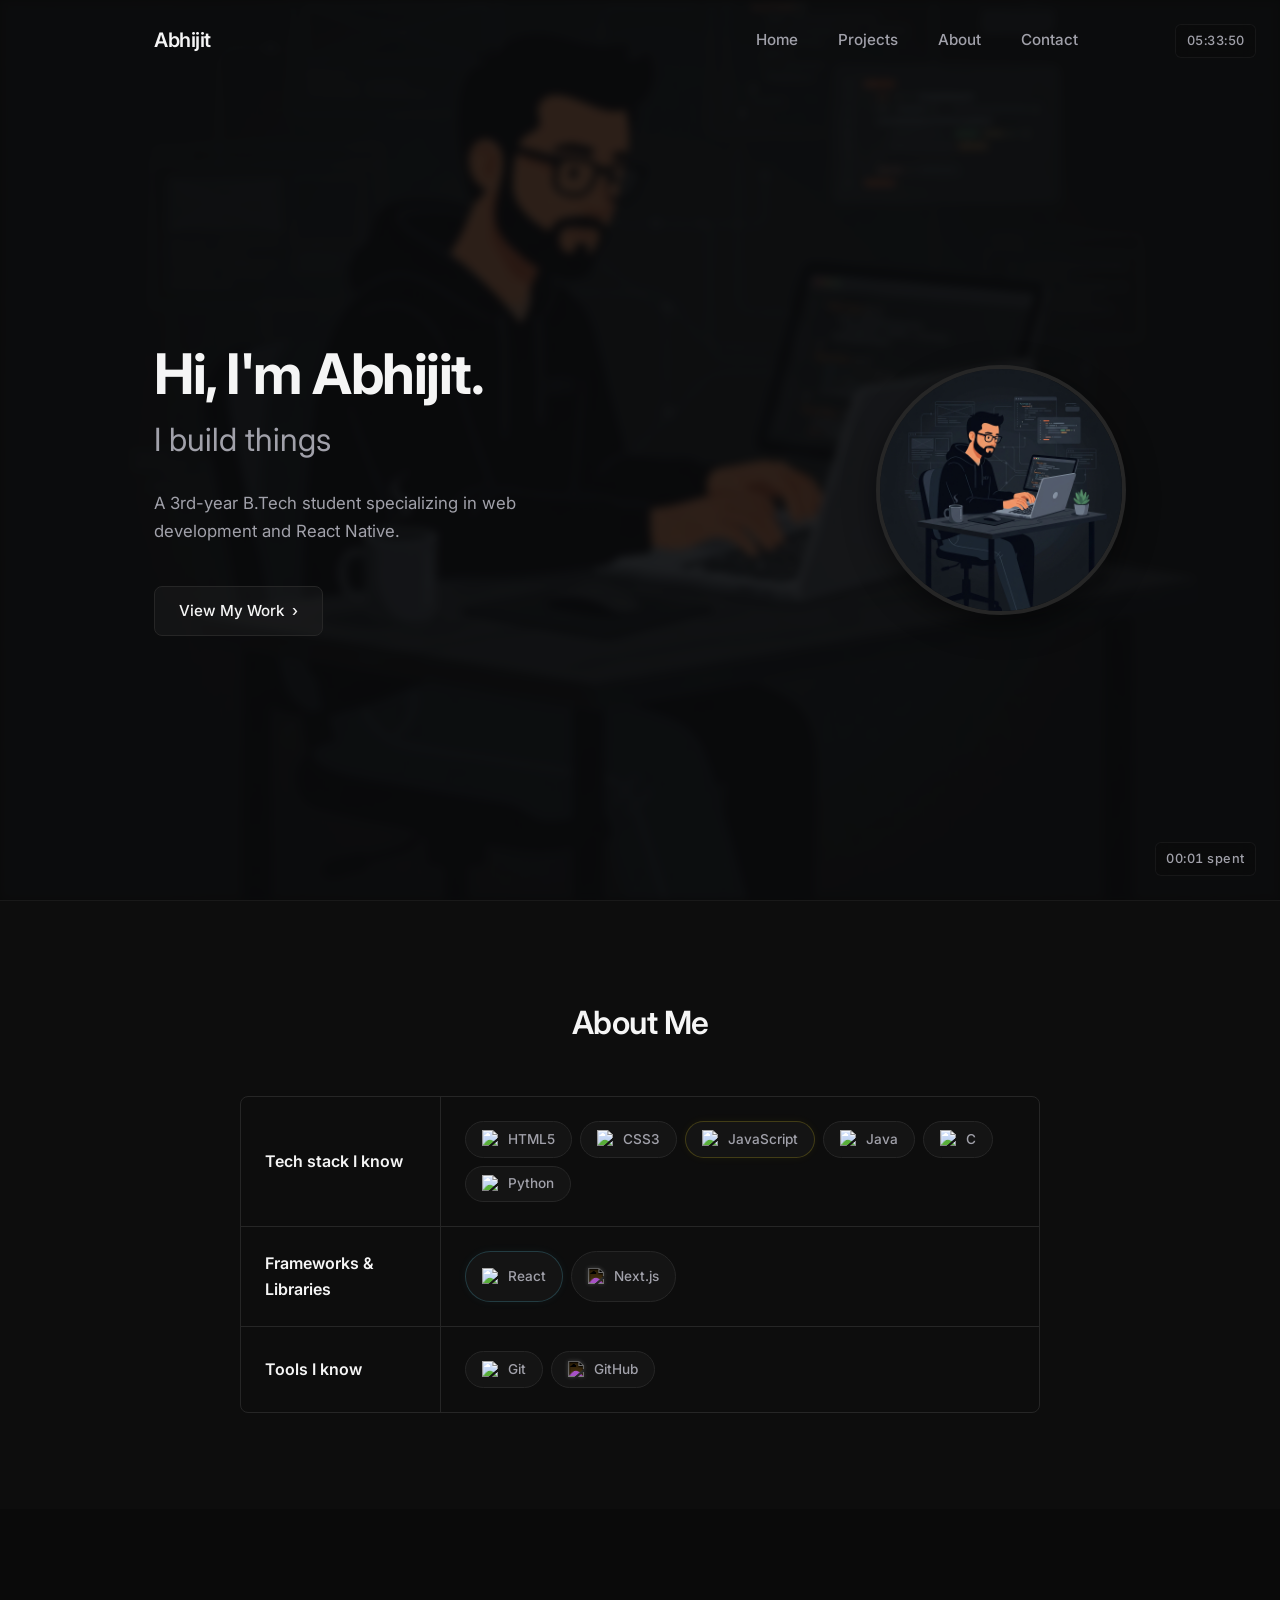
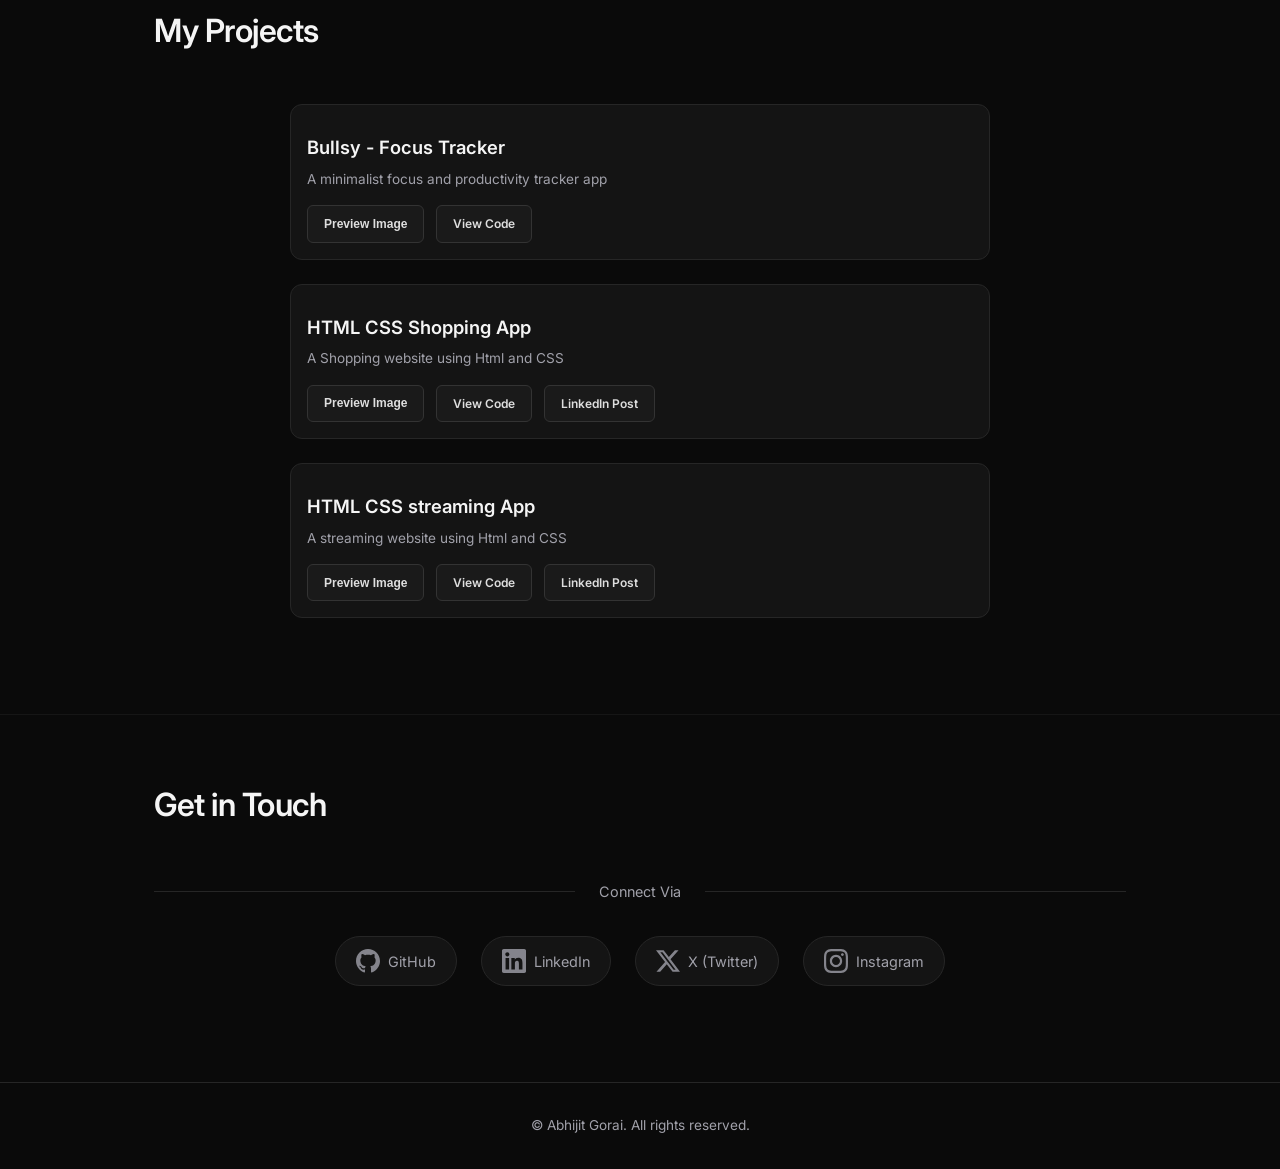
==== commit e28c429f: "changed year" ====
--- a/index.html
+++ b/index.html
@@ -45,7 +45,7 @@
           <div class="hero-content">
             <h1>Hi, I'm Abhijit.</h1>
             <p class="hero-subtitle">I build things</p>
-            <p class="hero-description">A 2nd-year B.Tech student specializing in web development and React Native.</p>
+            <p class="hero-description">A 3rd-year B.Tech student specializing in web development and React Native.</p>
             <a href="#projects" class="btn btn-outline">View My Work <span class="arrow">&rsaquo;</span></a>
           </div>
           <div class="hero-image">
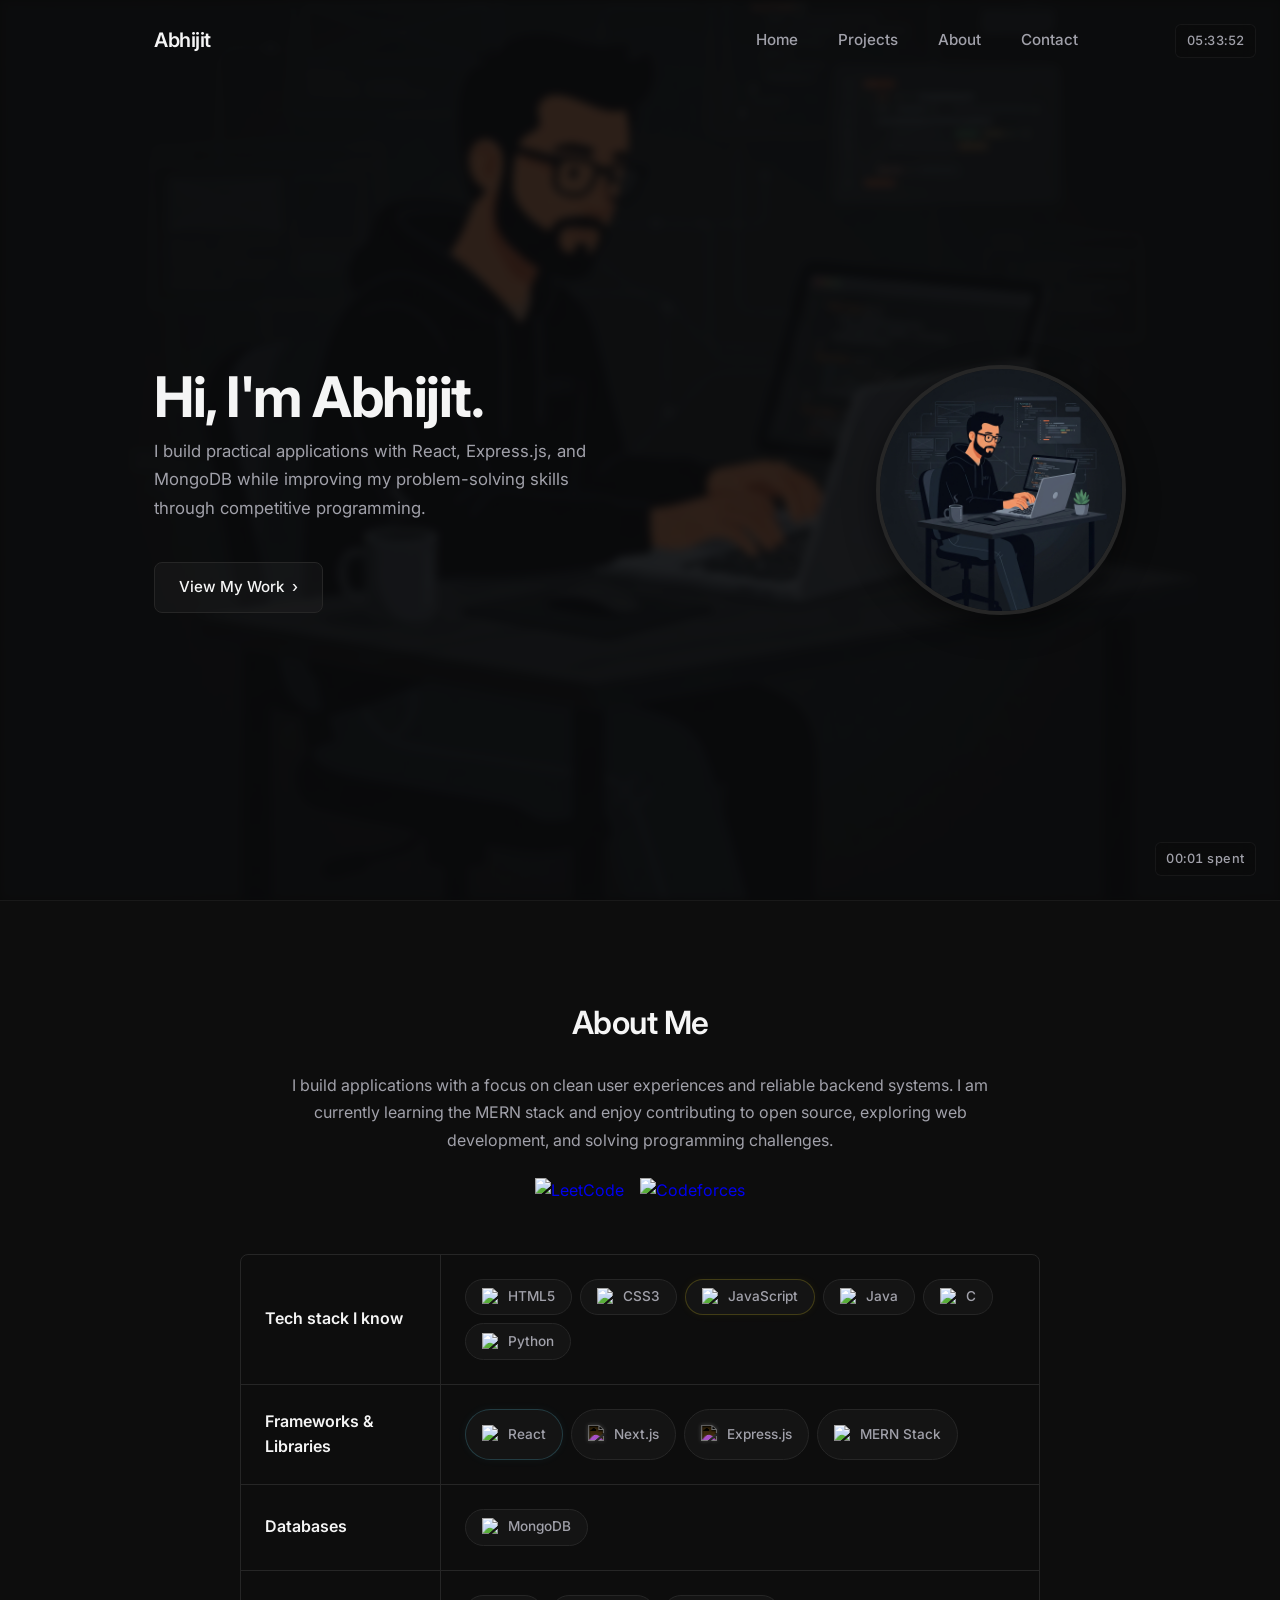
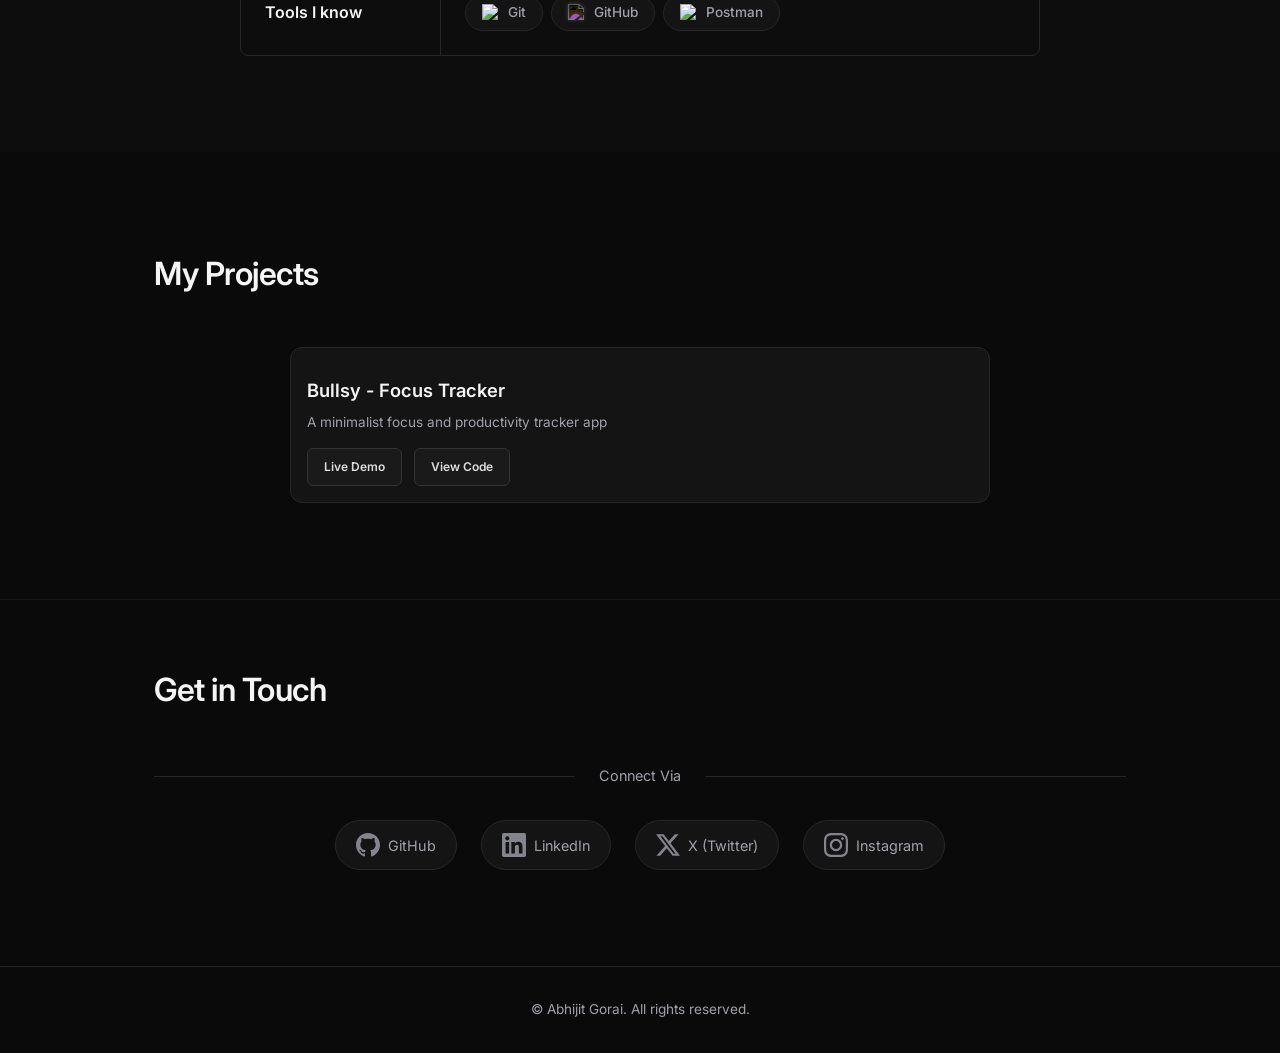
==== commit 5c0314fa: "update" ====
--- a/index.html
+++ b/index.html
@@ -1,28 +1,29 @@
-<!DOCTYPE html>
+<!doctype html>
 <html lang="en">
   <head>
     <meta charset="UTF-8" />
     <meta name="viewport" content="width=device-width, initial-scale=1.0" />
     <meta
       name="description"
-      content="Abhijit is a web-developer . Explore my portfolio to see my work ."
+      content="Abhijit Gorai's portfolio and projects."
     />
     <title>Abhijit Gorai - Portfolio</title>
     <meta
       name="google-site-verification"
       content="X0WOWoXpcC5BfUu3qs-3rbl--YVYTITxQtuFh7NATPQ"
     />
-    <link rel="preconnect" href="https://fonts.googleapis.com">
-    <link rel="preconnect" href="https://fonts.gstatic.com" crossorigin>
-    <link href="https://fonts.googleapis.com/css2?family=Inter:wght@300;400;500;600;700&display=swap" rel="stylesheet">
+    <link rel="preconnect" href="https://fonts.googleapis.com" />
+    <link rel="preconnect" href="https://fonts.gstatic.com" crossorigin />
+    <link
+      href="https://fonts.googleapis.com/css2?family=Inter:wght@300;400;500;600;700&display=swap"
+      rel="stylesheet"
+    />
     <link rel="stylesheet" href="style.css" />
   </head>
   <body>
     <header class="header">
       <div class="nav-container">
-        <a href="#home" class="logo">
-          Abhijit
-        </a>
+        <a href="#home" class="logo"> Abhijit </a>
         <nav class="nav-menu">
           <ul>
             <li><a href="#home">Home</a></li>
@@ -44,46 +45,102 @@
         <div class="hero-container">
           <div class="hero-content">
             <h1>Hi, I'm Abhijit.</h1>
-            <p class="hero-subtitle">I build things</p>
-            <p class="hero-description">A 3rd-year B.Tech student specializing in web development and React Native.</p>
-            <a href="#projects" class="btn btn-outline">View My Work <span class="arrow">&rsaquo;</span></a>
+            <p class="hero-description">
+              I build practical applications with React, Express.js, and MongoDB
+              while improving my problem-solving skills through competitive
+              programming.
+            </p>
+            <a href="#projects" class="btn btn-outline"
+              >View My Work <span class="arrow">&rsaquo;</span></a
+            >
           </div>
           <div class="hero-image">
-            <img src="hero-illustration.png" alt="Abhijit Gorai" class="profilepic" />
+            <img
+              src="hero-illustration.png"
+              alt="Abhijit Gorai"
+              class="profilepic"
+            />
           </div>
         </div>
       </section>
 
       <section id="about" class="skills-section">
         <div class="container">
-          <h2 class="section-title" style="text-align: center;">About Me</h2>
-          
+          <h2 class="section-title" style="text-align: center">About Me</h2>
+          <p class="about-description">
+            I build applications with a focus on clean user experiences and
+            reliable backend systems. I am currently learning the MERN stack and
+            enjoy contributing to open source, exploring web development, and
+            solving programming challenges.
+          </p>
+
+          <div class="coding-profiles">
+            <a
+              href="https://leetcode.com/u/abhijitG001/"
+              target="_blank"
+              rel="noopener noreferrer"
+            >
+              <img
+                src="https://img.shields.io/badge/LeetCode-FFA116?style=for-the-badge&logo=leetcode&logoColor=black"
+                alt="LeetCode"
+              />
+            </a>
+            <a
+              href="https://codeforces.com/profile/abhijitG"
+              target="_blank"
+              rel="noopener noreferrer"
+            >
+              <img
+                src="https://img.shields.io/badge/Codeforces-1F8ACB?style=for-the-badge&logo=codeforces&logoColor=white"
+                alt="Codeforces"
+              />
+            </a>
+          </div>
+
           <div class="skills-table">
             <div class="skills-row">
               <div class="skills-category-name">Tech stack I know</div>
               <div class="skills-list">
                 <div class="skill-badge">
-                  <img src="https://cdn.jsdelivr.net/gh/devicons/devicon/icons/html5/html5-original.svg" alt="HTML5" />
+                  <img
+                    src="https://cdn.jsdelivr.net/gh/devicons/devicon/icons/html5/html5-original.svg"
+                    alt="HTML5"
+                  />
                   <span>HTML5</span>
                 </div>
                 <div class="skill-badge">
-                  <img src="https://cdn.jsdelivr.net/gh/devicons/devicon/icons/css3/css3-original.svg" alt="CSS3" />
+                  <img
+                    src="https://cdn.jsdelivr.net/gh/devicons/devicon/icons/css3/css3-original.svg"
+                    alt="CSS3"
+                  />
                   <span>CSS3</span>
                 </div>
                 <div class="skill-badge badge-glow-js">
-                  <img src="https://cdn.jsdelivr.net/gh/devicons/devicon/icons/javascript/javascript-original.svg" alt="JavaScript" />
+                  <img
+                    src="https://cdn.jsdelivr.net/gh/devicons/devicon/icons/javascript/javascript-original.svg"
+                    alt="JavaScript"
+                  />
                   <span>JavaScript</span>
                 </div>
                 <div class="skill-badge">
-                  <img src="https://cdn.jsdelivr.net/gh/devicons/devicon/icons/java/java-original.svg" alt="Java" />
+                  <img
+                    src="https://cdn.jsdelivr.net/gh/devicons/devicon/icons/java/java-original.svg"
+                    alt="Java"
+                  />
                   <span>Java</span>
                 </div>
                 <div class="skill-badge">
-                  <img src="https://cdn.jsdelivr.net/gh/devicons/devicon@latest/icons/c/c-original.svg" alt="C" />
+                  <img
+                    src="https://cdn.jsdelivr.net/gh/devicons/devicon@latest/icons/c/c-original.svg"
+                    alt="C"
+                  />
                   <span>C</span>
                 </div>
                 <div class="skill-badge">
-                  <img src="https://cdn.jsdelivr.net/gh/devicons/devicon/icons/python/python-original.svg" alt="Python" />
+                  <img
+                    src="https://cdn.jsdelivr.net/gh/devicons/devicon/icons/python/python-original.svg"
+                    alt="Python"
+                  />
                   <span>Python</span>
                 </div>
               </div>
@@ -93,12 +150,47 @@
               <div class="skills-category-name">Frameworks & Libraries</div>
               <div class="skills-list">
                 <div class="skill-badge badge-glow-react">
-                  <img src="https://cdn.jsdelivr.net/gh/devicons/devicon/icons/react/react-original.svg" alt="React" />
+                  <img
+                    src="https://cdn.jsdelivr.net/gh/devicons/devicon/icons/react/react-original.svg"
+                    alt="React"
+                  />
                   <span>React</span>
                 </div>
                 <div class="skill-badge">
-                   <img src="https://cdn.jsdelivr.net/gh/devicons/devicon@latest/icons/nextjs/nextjs-original.svg" class="invert-dark" alt="Next.js" />
+                  <img
+                    src="https://cdn.jsdelivr.net/gh/devicons/devicon@latest/icons/nextjs/nextjs-original.svg"
+                    class="invert-dark"
+                    alt="Next.js"
+                  />
                   <span>Next.js</span>
+                </div>
+                <div class="skill-badge">
+                  <img
+                    src="https://cdn.jsdelivr.net/gh/devicons/devicon/icons/express/express-original.svg"
+                    class="invert-dark"
+                    alt="Express.js"
+                  />
+                  <span>Express.js</span>
+                </div>
+                <div class="skill-badge">
+                  <img
+                    src="https://img.shields.io/badge/MERN-Stack-47A248?style=flat&logo=mongodb&logoColor=white"
+                    alt="MERN Stack"
+                  />
+                  <span>MERN Stack</span>
+                </div>
+              </div>
+            </div>
+
+            <div class="skills-row">
+              <div class="skills-category-name">Databases</div>
+              <div class="skills-list">
+                <div class="skill-badge">
+                  <img
+                    src="https://cdn.jsdelivr.net/gh/devicons/devicon/icons/mongodb/mongodb-original.svg"
+                    alt="MongoDB"
+                  />
+                  <span>MongoDB</span>
                 </div>
               </div>
             </div>
@@ -107,12 +199,26 @@
               <div class="skills-category-name">Tools I know</div>
               <div class="skills-list">
                 <div class="skill-badge">
-                  <img src="https://cdn.jsdelivr.net/gh/devicons/devicon/icons/git/git-original.svg" alt="Git" />
+                  <img
+                    src="https://cdn.jsdelivr.net/gh/devicons/devicon/icons/git/git-original.svg"
+                    alt="Git"
+                  />
                   <span>Git</span>
                 </div>
                 <div class="skill-badge">
-                  <img src="https://cdn.jsdelivr.net/gh/devicons/devicon/icons/github/github-original.svg" class="invert-dark" alt="GitHub" />
+                  <img
+                    src="https://cdn.jsdelivr.net/gh/devicons/devicon/icons/github/github-original.svg"
+                    class="invert-dark"
+                    alt="GitHub"
+                  />
                   <span>GitHub</span>
+                </div>
+                <div class="skill-badge">
+                  <img
+                    src="https://cdn.jsdelivr.net/gh/devicons/devicon/icons/postman/postman-original.svg"
+                    alt="Postman"
+                  />
+                  <span>Postman</span>
                 </div>
               </div>
             </div>
--- a/style.css
+++ b/style.css
@@ -226,6 +226,37 @@
     border-top: 1px solid rgba(255,255,255,0.05);
 }
 
+.about-description {
+    max-width: 720px;
+    margin: -1.5rem auto 1.5rem;
+    color: var(--text-muted);
+    text-align: center;
+    line-height: 1.7;
+}
+
+.coding-profiles {
+    display: flex;
+    justify-content: center;
+    gap: 1rem;
+    flex-wrap: wrap;
+    margin-bottom: 2rem;
+}
+
+.coding-profiles a {
+    display: inline-flex;
+    text-decoration: none;
+    transition: transform 0.2s ease;
+}
+
+.coding-profiles a:hover {
+    transform: translateY(-2px);
+}
+
+.coding-profiles img {
+    display: block;
+    height: 28px;
+}
+
 .skills-table {
     display: flex;
     flex-direction: column;
